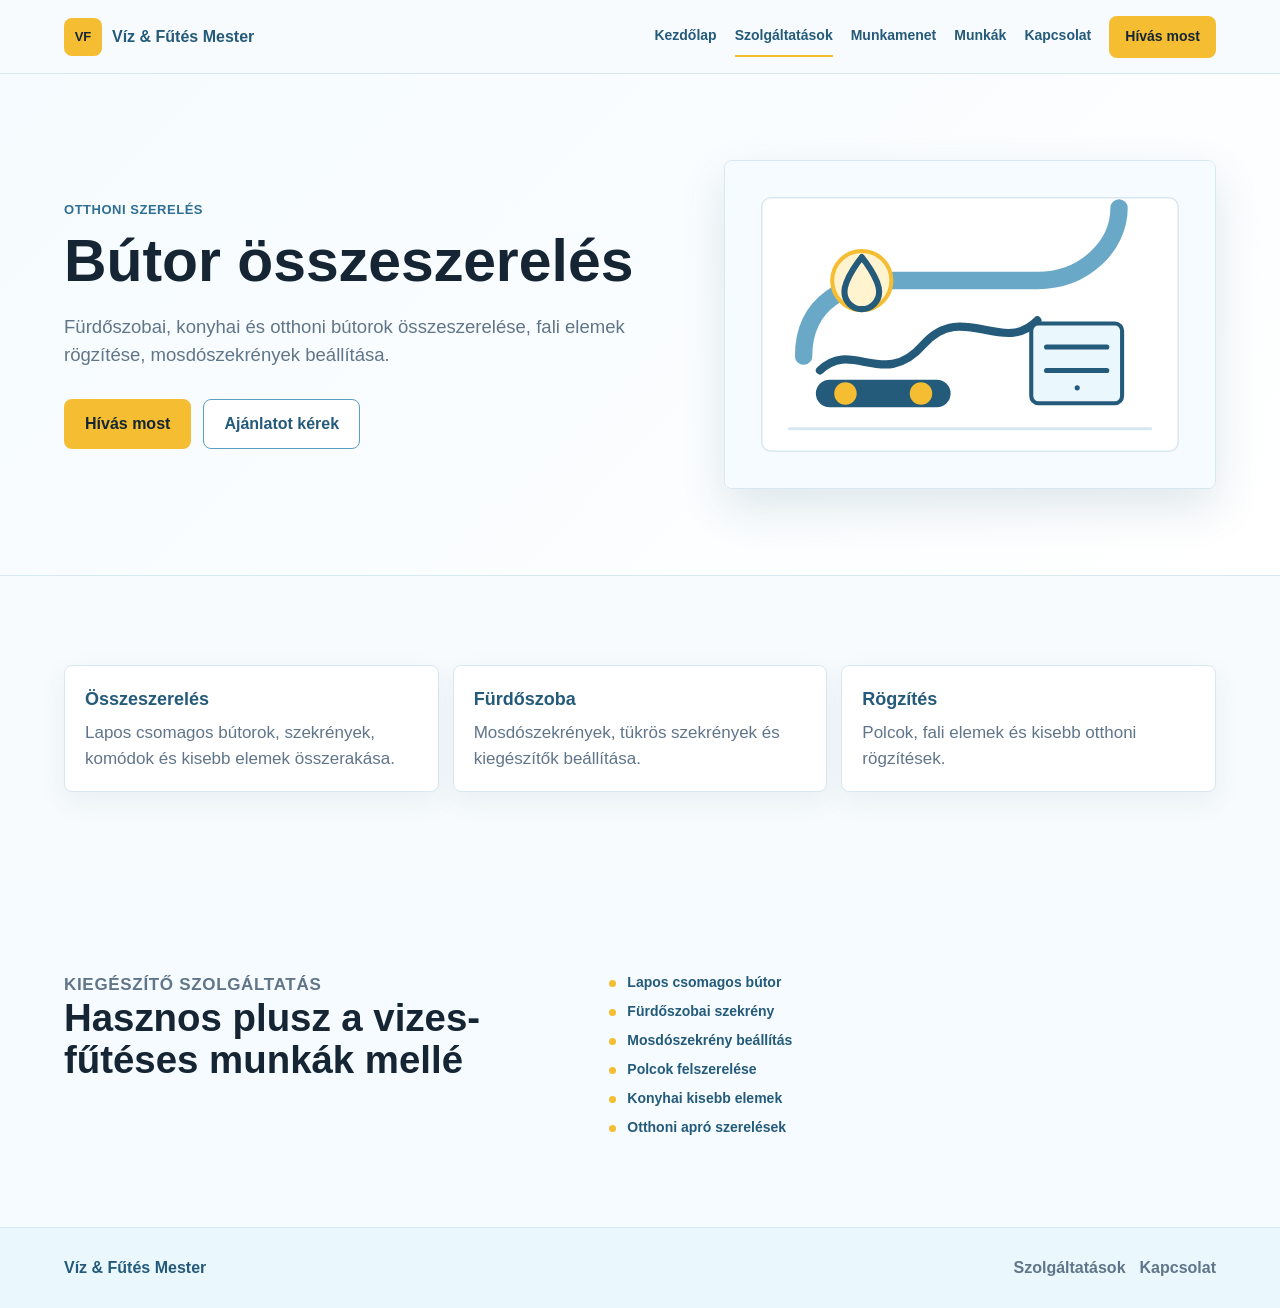
==== butor-osszeszereles.html @ 0ffe5740 "Split mockup into multiple pages" ====
<!doctype html>
<html lang="hu">
<head><meta charset="utf-8"><meta name="viewport" content="width=device-width, initial-scale=1"><title>Bútor összeszerelés - Víz & Fűtés Mester</title><meta name="description" content="Bútor összeszerelés: lapos csomagos bútor, fürdőszobai szekrény, polc, kisebb rögzítés."><link rel="stylesheet" href="assets/css/styles.css"></head>
<body>
  <header class="site-header"><a class="brand" href="index.html"><span class="brand-mark">VF</span><span>Víz & Fűtés Mester</span></a><button class="menu-toggle" type="button" aria-expanded="false" aria-controls="site-menu"><span></span><span></span><span></span><span class="sr-only">Menü</span></button><nav id="site-menu" class="site-nav"><a href="index.html">Kezdőlap</a><a href="szolgaltatasok.html" aria-current="page">Szolgáltatások</a><a href="munkamenet.html">Munkamenet</a><a href="munkak.html">Munkák</a><a href="kapcsolat.html">Kapcsolat</a><a class="nav-call" href="tel:+36000000000">Hívás most</a></nav></header>
  <main>
    <section class="page-hero"><div><p class="eyebrow">Otthoni szerelés</p><h1>Bútor összeszerelés</h1><p class="lead">Fürdőszobai, konyhai és otthoni bútorok összeszerelése, fali elemek rögzítése, mosdószekrények beállítása.</p><div class="hero-actions"><a class="btn btn-primary" href="tel:+36000000000">Hívás most</a><a class="btn btn-secondary" href="kapcsolat.html">Ajánlatot kérek</a></div></div><div class="media-card"><img src="assets/media/service-visual.svg" alt="Bútor összeszerelés illusztráció"></div></section>
    <section class="section"><div class="detail-grid"><article class="detail-card"><strong>Összeszerelés</strong><p>Lapos csomagos bútorok, szekrények, komódok és kisebb elemek összerakása.</p></article><article class="detail-card"><strong>Fürdőszoba</strong><p>Mosdószekrények, tükrös szekrények és kiegészítők beállítása.</p></article><article class="detail-card"><strong>Rögzítés</strong><p>Polcok, fali elemek és kisebb otthoni rögzítések.</p></article></div></section>
    <section class="section section-soft split"><div><p class="eyebrow">Kiegészítő szolgáltatás</p><h2>Hasznos plusz a vizes-fűtéses munkák mellé</h2></div><ul class="check-list"><li>Lapos csomagos bútor</li><li>Fürdőszobai szekrény</li><li>Mosdószekrény beállítás</li><li>Polcok felszerelése</li><li>Konyhai kisebb elemek</li><li>Otthoni apró szerelések</li></ul></section>
  </main>
  <footer class="site-footer"><div>Víz & Fűtés Mester</div><div class="footer-links"><a href="szolgaltatasok.html">Szolgáltatások</a><a href="kapcsolat.html">Kapcsolat</a></div></footer><div class="mobile-bar"><a href="tel:+36000000000">Hívás</a><a href="kapcsolat.html">Ajánlat</a></div><script src="assets/js/script.js"></script>
</body>
</html>
---- assets/css/styles.css ----
:root {
  --ink: #152534;
  --muted: #607589;
  --line: #d8e8f1;
  --paper: #f7fbfd;
  --white: #ffffff;
  --blue-900: #245a7a;
  --blue-800: #2f6f94;
  --blue-600: #5b9fc0;
  --blue-200: #d9eef7;
  --blue-100: #eaf7fc;
  --blue-050: #f5fbfe;
  --yellow: #f4bd32;
  --yellow-soft: #fff4cf;
  --shadow: 0 18px 46px rgba(36, 90, 122, .14);
}

* { box-sizing: border-box; }
html { scroll-behavior: smooth; }
body {
  margin: 0;
  color: var(--ink);
  background: var(--paper);
  font-family: Arial, Helvetica, sans-serif;
  line-height: 1.5;
}
a { color: inherit; text-decoration: none; }
img { display: block; max-width: 100%; }
svg {
  width: 1em;
  height: 1em;
  fill: none;
  stroke: currentColor;
  stroke-width: 2;
  stroke-linecap: round;
  stroke-linejoin: round;
}
.sr-only {
  position: absolute;
  width: 1px;
  height: 1px;
  padding: 0;
  margin: -1px;
  overflow: hidden;
  clip: rect(0, 0, 0, 0);
  white-space: nowrap;
  border: 0;
}

.site-header {
  position: sticky;
  top: 0;
  z-index: 20;
  display: flex;
  align-items: center;
  justify-content: space-between;
  gap: 24px;
  min-height: 74px;
  padding: 0 clamp(18px, 5vw, 72px);
  background: rgba(247, 251, 253, .93);
  border-bottom: 1px solid var(--line);
  backdrop-filter: blur(16px);
}
.brand {
  display: inline-flex;
  align-items: center;
  gap: 10px;
  color: var(--blue-900);
  font-weight: 900;
  white-space: nowrap;
}
.brand-mark {
  display: grid;
  place-items: center;
  width: 38px;
  height: 38px;
  border-radius: 8px;
  color: var(--ink);
  background: var(--yellow);
  font-size: 13px;
}
.site-nav {
  display: flex;
  align-items: center;
  gap: 18px;
  color: var(--blue-900);
  font-size: 14px;
  font-weight: 800;
}
.site-nav a:not(.nav-call) {
  padding: 9px 0;
  border-bottom: 2px solid transparent;
}
.site-nav a[aria-current="page"] {
  border-color: var(--yellow);
}
.nav-call {
  display: inline-flex;
  align-items: center;
  min-height: 42px;
  padding: 0 16px;
  border-radius: 8px;
  color: var(--ink);
  background: var(--yellow);
}
.menu-toggle {
  display: none;
  width: 42px;
  height: 42px;
  padding: 9px;
  border: 1px solid var(--line);
  border-radius: 8px;
  background: var(--white);
}
.menu-toggle span:not(.sr-only) {
  display: block;
  width: 100%;
  height: 2px;
  margin: 5px 0;
  background: var(--blue-900);
}

.hero {
  display: grid;
  grid-template-columns: minmax(0, 1.04fr) minmax(340px, .96fr);
  gap: clamp(28px, 6vw, 72px);
  align-items: center;
  min-height: calc(100vh - 74px);
  padding: clamp(48px, 7vw, 96px) clamp(18px, 5vw, 72px) 72px;
  background:
    linear-gradient(90deg, rgba(234,247,252,.96), rgba(255,255,255,.72)),
    radial-gradient(circle at 78% 30%, rgba(244,189,50,.18), transparent 0 18%, transparent 19%);
}
.page-hero {
  display: grid;
  grid-template-columns: minmax(0, .88fr) minmax(300px, .72fr);
  gap: clamp(24px, 5vw, 58px);
  align-items: center;
  padding: clamp(48px, 7vw, 86px) clamp(18px, 5vw, 72px);
  background: linear-gradient(135deg, var(--blue-050), #fff);
  border-bottom: 1px solid var(--line);
}
.eyebrow {
  margin: 0 0 12px;
  color: var(--blue-800);
  font-size: 13px;
  font-weight: 900;
  letter-spacing: .04em;
  text-transform: uppercase;
}
h1, h2, h3, p { letter-spacing: 0; }
h1 {
  max-width: 850px;
  margin: 0;
  font-size: clamp(40px, 5.4vw, 74px);
  line-height: 1.02;
}
.page-hero h1 { font-size: clamp(38px, 4.6vw, 62px); }
h2 {
  margin: 0;
  font-size: clamp(30px, 3vw, 46px);
  line-height: 1.08;
}
h3 {
  margin: 0;
  font-size: 21px;
  line-height: 1.18;
}
.lead {
  max-width: 760px;
  margin: 22px 0 0;
  color: var(--muted);
  font-size: clamp(17px, 1.45vw, 21px);
}
.hero-actions {
  display: flex;
  flex-wrap: wrap;
  gap: 12px;
  margin-top: 30px;
}
.btn {
  display: inline-flex;
  align-items: center;
  justify-content: center;
  min-height: 50px;
  padding: 0 20px;
  border: 1px solid transparent;
  border-radius: 8px;
  font-weight: 900;
  font-family: inherit;
}
.btn-primary { color: var(--ink); background: var(--yellow); }
.btn-secondary {
  color: var(--blue-900);
  background: var(--white);
  border-color: var(--blue-600);
}
.trust-row {
  display: flex;
  flex-wrap: wrap;
  gap: 10px;
  margin-top: 24px;
}
.trust-row span,
.pill {
  display: inline-flex;
  align-items: center;
  gap: 8px;
  min-height: 38px;
  padding: 0 12px;
  border: 1px solid var(--line);
  border-radius: 8px;
  color: var(--blue-900);
  background: rgba(255, 255, 255, .78);
  font-size: 14px;
  font-weight: 850;
}
.hero-visual,
.media-card {
  position: relative;
  overflow: hidden;
  border: 1px solid var(--line);
  border-radius: 8px;
  background: var(--white);
  box-shadow: var(--shadow);
}
.hero-visual {
  min-height: min(54vw, 560px);
  background:
    linear-gradient(150deg, rgba(255,255,255,.92), rgba(217,238,247,.78)),
    repeating-linear-gradient(90deg, rgba(36,90,122,.12) 0 3px, transparent 3px 38px);
}
.media-card img {
  width: 100%;
  min-height: 280px;
  object-fit: cover;
}
.pipe-line {
  position: absolute;
  inset: 34% 13% auto 10%;
  height: 140px;
  border: 16px solid var(--blue-600);
  border-right: 0;
  border-bottom-left-radius: 70px;
  border-top-left-radius: 70px;
  opacity: .78;
}
.tile {
  position: absolute;
  display: grid;
  gap: 7px;
  place-items: center;
  width: 132px;
  height: 108px;
  border: 1px solid var(--line);
  border-radius: 8px;
  color: var(--blue-900);
  background: rgba(255,255,255,.9);
  font-weight: 900;
}
.tile svg { width: 34px; height: 34px; }
.tile-water { left: 11%; top: 13%; }
.tile-heat { right: 12%; top: 17%; color: #735916; background: var(--yellow-soft); }
.tile-bath { left: 18%; bottom: 16%; }
.tile-boiler { right: 14%; bottom: 13%; }

.section {
  padding: clamp(58px, 7vw, 96px) clamp(18px, 5vw, 72px);
}
.section-soft { background: var(--blue-050); }
.section-head {
  display: grid;
  gap: 12px;
  max-width: 800px;
  margin-bottom: 30px;
}
.section-head p,
.split p,
.about-card p,
.contact p,
.detail-card p,
.feature-list p {
  margin: 0;
  color: var(--muted);
  font-size: 17px;
}
.service-grid {
  display: grid;
  grid-template-columns: repeat(3, minmax(0, 1fr));
  gap: 16px;
}
.service-card,
.detail-card,
.about-card,
.work-card,
.contact-form {
  border: 1px solid var(--line);
  border-radius: 8px;
  background: var(--white);
  box-shadow: 0 10px 28px rgba(36, 90, 122, .07);
}
.service-card {
  display: flex;
  flex-direction: column;
  min-height: 330px;
  padding: 22px;
}
.service-card-accent { background: linear-gradient(180deg, var(--yellow-soft), #fff); }
.service-icon,
.mini-icon {
  display: grid;
  place-items: center;
  border-radius: 8px;
  color: var(--blue-900);
  background: var(--blue-100);
}
.service-icon {
  width: 46px;
  height: 46px;
  margin-bottom: 18px;
}
.service-icon svg { width: 25px; height: 25px; }
.service-card p {
  margin: 12px 0 16px;
  color: var(--muted);
}
.service-card ul,
.check-list {
  display: grid;
  gap: 8px;
  margin: 0;
  padding: 0;
  list-style: none;
}
.service-card li,
.check-list li {
  position: relative;
  padding-left: 18px;
  color: var(--blue-900);
  font-size: 14px;
  font-weight: 800;
}
.service-card li::before,
.check-list li::before {
  content: "";
  position: absolute;
  left: 0;
  top: .6em;
  width: 7px;
  height: 7px;
  border-radius: 50%;
  background: var(--yellow);
}
.service-card .text-link {
  margin-top: auto;
  padding-top: 18px;
}
.text-link {
  color: var(--blue-900);
  font-weight: 900;
}
.split {
  display: grid;
  grid-template-columns: minmax(0, .8fr) minmax(320px, 1fr);
  gap: clamp(24px, 5vw, 60px);
  align-items: start;
}
.steps,
.detail-grid,
.feature-list,
.work-grid {
  display: grid;
  gap: 14px;
}
.steps { grid-template-columns: repeat(2, minmax(0, 1fr)); }
.detail-grid { grid-template-columns: repeat(3, minmax(0, 1fr)); }
.feature-list { grid-template-columns: repeat(2, minmax(0, 1fr)); }
.work-grid { grid-template-columns: repeat(3, minmax(0, 1fr)); }
.steps div,
.detail-card,
.about-card {
  padding: 20px;
}
.steps div,
.feature-item {
  border: 1px solid var(--line);
  border-radius: 8px;
  background: var(--white);
}
.steps strong,
.about-card strong,
.feature-item strong,
.detail-card strong {
  display: block;
  margin-bottom: 7px;
  color: var(--blue-900);
  font-size: 18px;
}
.steps span {
  color: var(--muted);
}
.feature-item {
  display: grid;
  grid-template-columns: 42px 1fr;
  gap: 13px;
  padding: 18px;
}
.mini-icon {
  width: 42px;
  height: 42px;
}
.mini-icon svg {
  width: 22px;
  height: 22px;
}
.work-card {
  min-height: 230px;
  overflow: hidden;
  background:
    linear-gradient(145deg, rgba(91,159,192,.2), rgba(255,255,255,.85)),
    repeating-linear-gradient(0deg, rgba(36,90,122,.1) 0 3px, transparent 3px 32px);
  position: relative;
}
.work-card span {
  position: absolute;
  left: 18px;
  bottom: 18px;
  padding: 9px 11px;
  border-radius: 8px;
  color: var(--blue-900);
  background: rgba(255,255,255,.88);
  font-weight: 900;
}
.contact {
  display: grid;
  grid-template-columns: minmax(0, .76fr) minmax(320px, .9fr);
  gap: clamp(24px, 5vw, 60px);
  align-items: start;
}
.contact-form {
  display: grid;
  gap: 13px;
  padding: 22px;
}
label {
  display: grid;
  gap: 6px;
  color: var(--blue-900);
  font-size: 13px;
  font-weight: 900;
}
input, select, textarea {
  width: 100%;
  border: 1px solid var(--line);
  border-radius: 8px;
  padding: 12px;
  color: var(--ink);
  background: var(--blue-050);
  font: inherit;
}
textarea {
  min-height: 96px;
  resize: vertical;
}
.site-footer {
  display: grid;
  grid-template-columns: 1fr auto;
  gap: 20px;
  padding: 28px clamp(18px, 5vw, 72px);
  color: var(--blue-900);
  background: var(--blue-100);
  border-top: 1px solid var(--line);
  font-weight: 800;
}
.footer-links {
  display: flex;
  flex-wrap: wrap;
  gap: 14px;
  color: var(--muted);
  font-weight: 700;
}
.mobile-bar { display: none; }

@media (max-width: 1080px) {
  .site-nav { gap: 12px; font-size: 13px; }
  .service-grid, .detail-grid { grid-template-columns: repeat(2, minmax(0, 1fr)); }
}
@media (max-width: 900px) {
  .site-header { min-height: 66px; }
  .menu-toggle { display: block; }
  .site-nav {
    position: fixed;
    top: 66px;
    left: 12px;
    right: 12px;
    display: none;
    flex-direction: column;
    align-items: stretch;
    gap: 0;
    padding: 10px;
    border: 1px solid var(--line);
    border-radius: 8px;
    background: var(--white);
    box-shadow: var(--shadow);
  }
  .site-nav.is-open { display: flex; }
  .site-nav a {
    min-height: 42px;
    display: flex;
    align-items: center;
    padding: 0 12px;
    border-radius: 7px;
    border-bottom: 0;
  }
  .nav-call {
    justify-content: center;
    margin-top: 8px;
  }
  .hero, .page-hero, .split, .contact {
    grid-template-columns: 1fr;
  }
  .hero {
    min-height: 0;
    padding-top: 46px;
  }
  .hero-visual { min-height: 410px; }
  .site-footer { grid-template-columns: 1fr; }
}
@media (max-width: 680px) {
  body { padding-bottom: 62px; }
  .brand span:last-child {
    max-width: 168px;
    overflow: hidden;
    text-overflow: ellipsis;
  }
  h1 { font-size: 38px; }
  .hero-actions, .trust-row { display: grid; }
  .btn { width: 100%; }
  .hero-visual { min-height: 330px; }
  .tile {
    width: 104px;
    height: 86px;
    font-size: 13px;
  }
  .tile svg { width: 26px; height: 26px; }
  .service-grid, .detail-grid, .feature-list, .work-grid, .steps {
    grid-template-columns: 1fr;
  }
  .service-card { min-height: 0; }
  .mobile-bar {
    position: fixed;
    z-index: 30;
    left: 10px;
    right: 10px;
    bottom: 10px;
    display: grid;
    grid-template-columns: 1fr 1fr;
    gap: 8px;
    padding: 8px;
    border-radius: 8px;
    background: var(--blue-900);
    box-shadow: var(--shadow);
  }
  .mobile-bar a {
    display: grid;
    place-items: center;
    min-height: 42px;
    border-radius: 7px;
    font-weight: 900;
  }
  .mobile-bar a:first-child { color: var(--ink); background: var(--yellow); }
  .mobile-bar a:last-child { color: var(--blue-900); background: var(--white); }
}
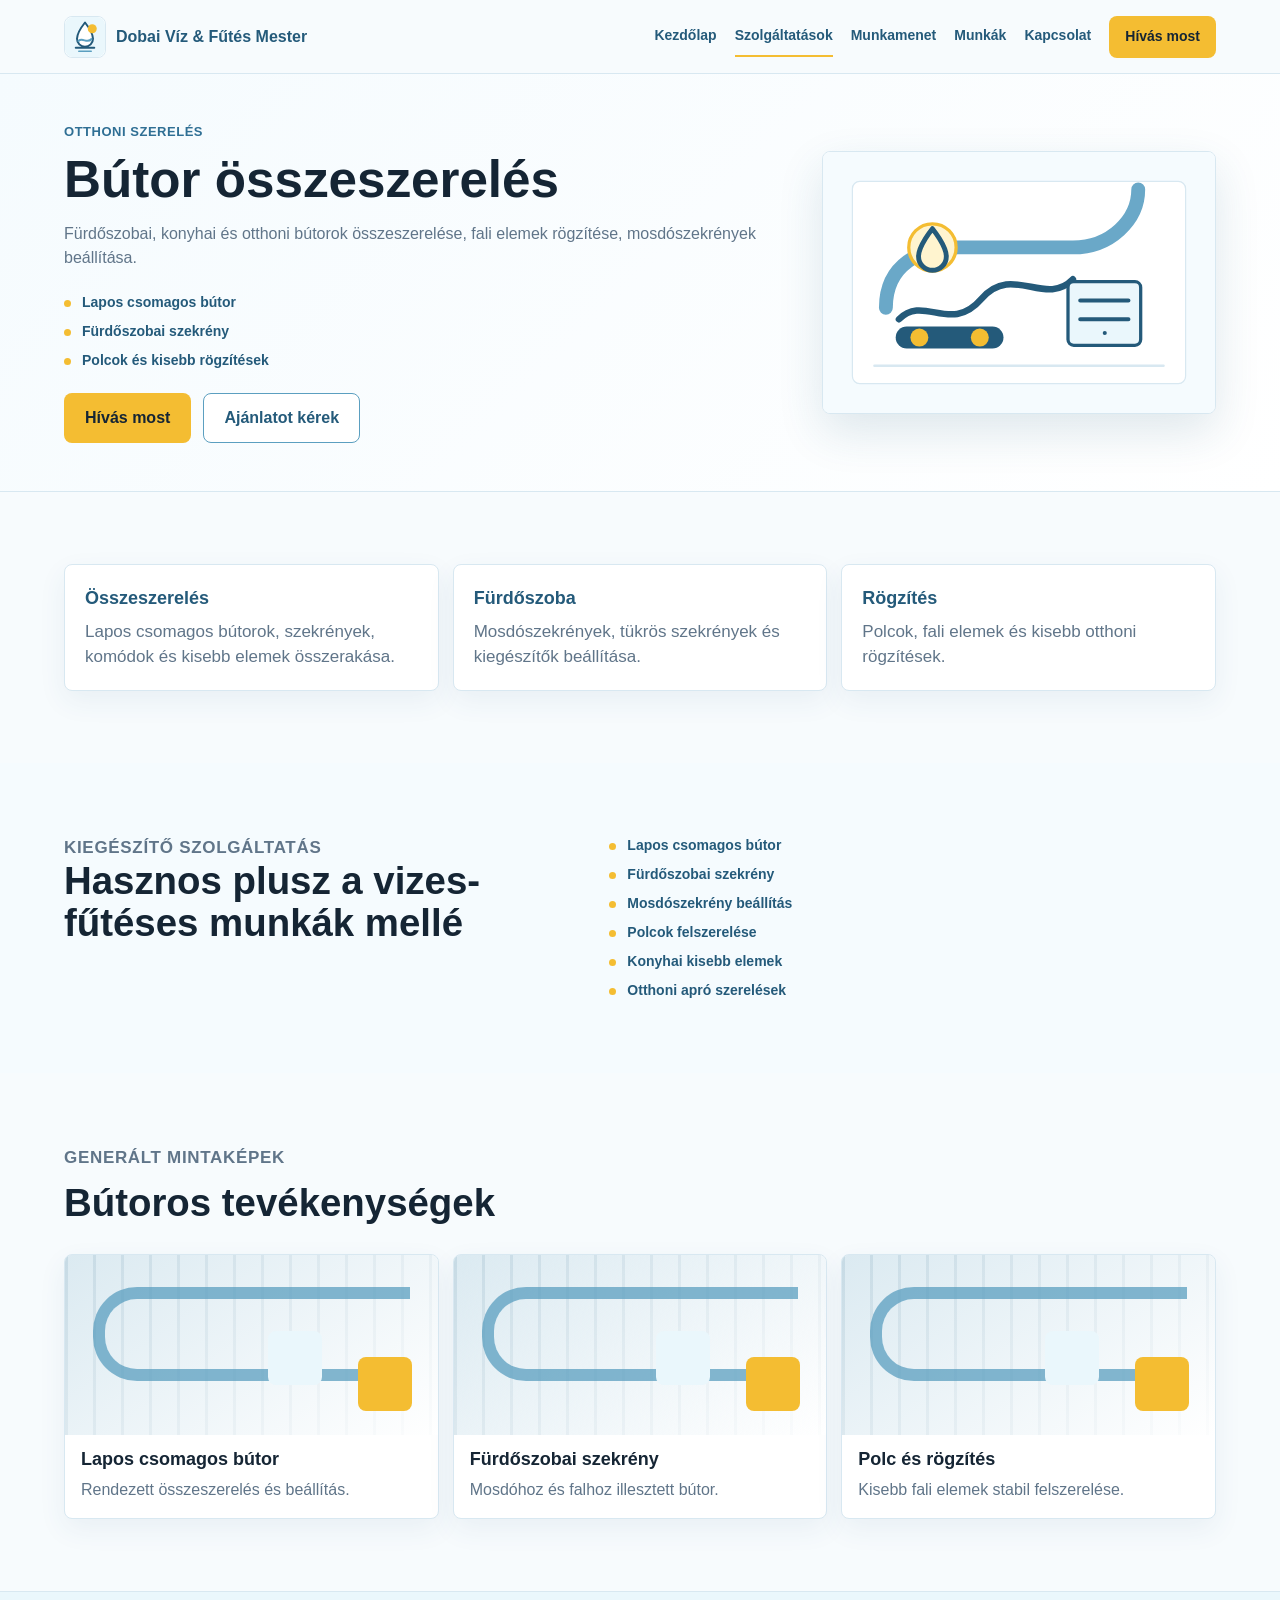
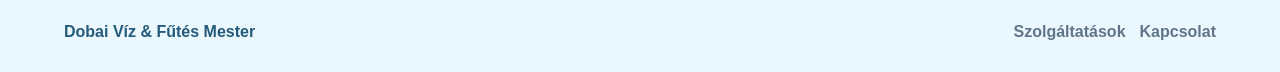
==== commit 539a55cf: "Improve page-first content and visual mockups" ====
--- a/butor-osszeszereles.html
+++ b/butor-osszeszereles.html
@@ -1,13 +1,14 @@
 <!doctype html>
 <html lang="hu">
-<head><meta charset="utf-8"><meta name="viewport" content="width=device-width, initial-scale=1"><title>Bútor összeszerelés - Víz & Fűtés Mester</title><meta name="description" content="Bútor összeszerelés: lapos csomagos bútor, fürdőszobai szekrény, polc, kisebb rögzítés."><link rel="stylesheet" href="assets/css/styles.css"></head>
+<head><meta charset="utf-8"><meta name="viewport" content="width=device-width, initial-scale=1"><title>Bútor összeszerelés - Dobai Víz & Fűtés Mester</title><meta name="description" content="Bútor összeszerelés: lapos csomagos bútor, fürdőszobai szekrény, polc, kisebb rögzítés."><link rel="stylesheet" href="assets/css/styles.css"></head>
 <body>
-  <header class="site-header"><a class="brand" href="index.html"><span class="brand-mark">VF</span><span>Víz & Fűtés Mester</span></a><button class="menu-toggle" type="button" aria-expanded="false" aria-controls="site-menu"><span></span><span></span><span></span><span class="sr-only">Menü</span></button><nav id="site-menu" class="site-nav"><a href="index.html">Kezdőlap</a><a href="szolgaltatasok.html" aria-current="page">Szolgáltatások</a><a href="munkamenet.html">Munkamenet</a><a href="munkak.html">Munkák</a><a href="kapcsolat.html">Kapcsolat</a><a class="nav-call" href="tel:+36000000000">Hívás most</a></nav></header>
+  <header class="site-header"><a class="brand" href="index.html"><img class="brand-logo" src="assets/media/dobai-logo.svg" alt="Dobai logó"><span>Dobai Víz & Fűtés Mester</span></a><button class="menu-toggle" type="button" aria-expanded="false" aria-controls="site-menu"><span></span><span></span><span></span><span class="sr-only">Menü</span></button><nav id="site-menu" class="site-nav"><a href="index.html">Kezdőlap</a><a href="szolgaltatasok.html" aria-current="page">Szolgáltatások</a><a href="munkamenet.html">Munkamenet</a><a href="munkak.html">Munkák</a><a href="kapcsolat.html">Kapcsolat</a><a class="nav-call" href="tel:+36000000000">Hívás most</a></nav></header>
   <main>
-    <section class="page-hero"><div><p class="eyebrow">Otthoni szerelés</p><h1>Bútor összeszerelés</h1><p class="lead">Fürdőszobai, konyhai és otthoni bútorok összeszerelése, fali elemek rögzítése, mosdószekrények beállítása.</p><div class="hero-actions"><a class="btn btn-primary" href="tel:+36000000000">Hívás most</a><a class="btn btn-secondary" href="kapcsolat.html">Ajánlatot kérek</a></div></div><div class="media-card"><img src="assets/media/service-visual.svg" alt="Bútor összeszerelés illusztráció"></div></section>
+    <section class="page-hero"><div><p class="eyebrow">Otthoni szerelés</p><h1>Bútor összeszerelés</h1><p class="lead">Fürdőszobai, konyhai és otthoni bútorok összeszerelése, fali elemek rögzítése, mosdószekrények beállítása.</p><ul class="check-list detail-hero-list"><li>Lapos csomagos bútor</li><li>Fürdőszobai szekrény</li><li>Polcok és kisebb rögzítések</li></ul><div class="hero-actions"><a class="btn btn-primary" href="tel:+36000000000">Hívás most</a><a class="btn btn-secondary" href="kapcsolat.html">Ajánlatot kérek</a></div></div><div class="media-card"><img src="assets/media/service-visual.svg" alt="Bútor összeszerelés illusztráció"></div></section>
     <section class="section"><div class="detail-grid"><article class="detail-card"><strong>Összeszerelés</strong><p>Lapos csomagos bútorok, szekrények, komódok és kisebb elemek összerakása.</p></article><article class="detail-card"><strong>Fürdőszoba</strong><p>Mosdószekrények, tükrös szekrények és kiegészítők beállítása.</p></article><article class="detail-card"><strong>Rögzítés</strong><p>Polcok, fali elemek és kisebb otthoni rögzítések.</p></article></div></section>
     <section class="section section-soft split"><div><p class="eyebrow">Kiegészítő szolgáltatás</p><h2>Hasznos plusz a vizes-fűtéses munkák mellé</h2></div><ul class="check-list"><li>Lapos csomagos bútor</li><li>Fürdőszobai szekrény</li><li>Mosdószekrény beállítás</li><li>Polcok felszerelése</li><li>Konyhai kisebb elemek</li><li>Otthoni apró szerelések</li></ul></section>
+    <section class="section"><div class="section-head"><p class="eyebrow">Generált mintaképek</p><h2>Bútoros tevékenységek</h2></div><div class="sample-gallery"><article class="sample-card"><div class="sample-visual"></div><h3>Lapos csomagos bútor</h3><p>Rendezett összeszerelés és beállítás.</p></article><article class="sample-card"><div class="sample-visual"></div><h3>Fürdőszobai szekrény</h3><p>Mosdóhoz és falhoz illesztett bútor.</p></article><article class="sample-card"><div class="sample-visual"></div><h3>Polc és rögzítés</h3><p>Kisebb fali elemek stabil felszerelése.</p></article></div></section>
   </main>
-  <footer class="site-footer"><div>Víz & Fűtés Mester</div><div class="footer-links"><a href="szolgaltatasok.html">Szolgáltatások</a><a href="kapcsolat.html">Kapcsolat</a></div></footer><div class="mobile-bar"><a href="tel:+36000000000">Hívás</a><a href="kapcsolat.html">Ajánlat</a></div><script src="assets/js/script.js"></script>
+  <footer class="site-footer"><div>Dobai Víz & Fűtés Mester</div><div class="footer-links"><a href="szolgaltatasok.html">Szolgáltatások</a><a href="kapcsolat.html">Kapcsolat</a></div></footer><div class="mobile-bar"><a href="tel:+36000000000">Hívás</a><a href="kapcsolat.html">Ajánlat</a></div><script src="assets/js/script.js"></script>
 </body>
 </html>
--- a/assets/css/styles.css
+++ b/assets/css/styles.css
@@ -79,6 +79,13 @@
   background: var(--yellow);
   font-size: 13px;
 }
+.brand-logo {
+  width: 42px;
+  height: 42px;
+  border: 1px solid var(--line);
+  border-radius: 8px;
+  background: var(--white);
+}
 .site-nav {
   display: flex;
   align-items: center;
@@ -122,21 +129,21 @@
 
 .hero {
   display: grid;
-  grid-template-columns: minmax(0, 1.04fr) minmax(340px, .96fr);
-  gap: clamp(28px, 6vw, 72px);
+  grid-template-columns: minmax(0, .88fr) minmax(420px, 1.12fr);
+  gap: clamp(24px, 4vw, 48px);
   align-items: center;
-  min-height: calc(100vh - 74px);
-  padding: clamp(48px, 7vw, 96px) clamp(18px, 5vw, 72px) 72px;
+  min-height: 0;
+  padding: clamp(34px, 4.5vw, 58px) clamp(18px, 5vw, 72px) 42px;
   background:
     linear-gradient(90deg, rgba(234,247,252,.96), rgba(255,255,255,.72)),
     radial-gradient(circle at 78% 30%, rgba(244,189,50,.18), transparent 0 18%, transparent 19%);
 }
 .page-hero {
   display: grid;
-  grid-template-columns: minmax(0, .88fr) minmax(300px, .72fr);
-  gap: clamp(24px, 5vw, 58px);
+  grid-template-columns: minmax(0, 1fr) minmax(280px, .55fr);
+  gap: clamp(22px, 4vw, 42px);
   align-items: center;
-  padding: clamp(48px, 7vw, 86px) clamp(18px, 5vw, 72px);
+  padding: clamp(28px, 4vw, 48px) clamp(18px, 5vw, 72px);
   background: linear-gradient(135deg, var(--blue-050), #fff);
   border-bottom: 1px solid var(--line);
 }
@@ -152,10 +159,10 @@
 h1 {
   max-width: 850px;
   margin: 0;
-  font-size: clamp(40px, 5.4vw, 74px);
+  font-size: clamp(36px, 4.7vw, 60px);
   line-height: 1.02;
 }
-.page-hero h1 { font-size: clamp(38px, 4.6vw, 62px); }
+.page-hero h1 { font-size: clamp(34px, 4vw, 52px); }
 h2 {
   margin: 0;
   font-size: clamp(30px, 3vw, 46px);
@@ -168,15 +175,15 @@
 }
 .lead {
   max-width: 760px;
-  margin: 22px 0 0;
+  margin: 16px 0 0;
   color: var(--muted);
-  font-size: clamp(17px, 1.45vw, 21px);
+  font-size: clamp(16px, 1.2vw, 19px);
 }
 .hero-actions {
   display: flex;
   flex-wrap: wrap;
   gap: 12px;
-  margin-top: 30px;
+  margin-top: 22px;
 }
 .btn {
   display: inline-flex;
@@ -199,7 +206,7 @@
   display: flex;
   flex-wrap: wrap;
   gap: 10px;
-  margin-top: 24px;
+  margin-top: 18px;
 }
 .trust-row span,
 .pill {
@@ -225,14 +232,14 @@
   box-shadow: var(--shadow);
 }
 .hero-visual {
-  min-height: min(54vw, 560px);
+  min-height: 390px;
   background:
     linear-gradient(150deg, rgba(255,255,255,.92), rgba(217,238,247,.78)),
     repeating-linear-gradient(90deg, rgba(36,90,122,.12) 0 3px, transparent 3px 38px);
 }
 .media-card img {
   width: 100%;
-  min-height: 280px;
+  min-height: 220px;
   object-fit: cover;
 }
 .pipe-line {
@@ -265,7 +272,7 @@
 .tile-boiler { right: 14%; bottom: 13%; }
 
 .section {
-  padding: clamp(58px, 7vw, 96px) clamp(18px, 5vw, 72px);
+  padding: clamp(42px, 6vw, 72px) clamp(18px, 5vw, 72px);
 }
 .section-soft { background: var(--blue-050); }
 .section-head {
@@ -405,6 +412,127 @@
   gap: 13px;
   padding: 18px;
 }
+.home-service-panel {
+  display: grid;
+  grid-template-columns: repeat(2, minmax(0, 1fr));
+  gap: 12px;
+}
+.home-service-panel .service-card {
+  min-height: 0;
+  padding: 16px;
+}
+.home-service-panel .service-card p {
+  margin: 8px 0 10px;
+  font-size: 14px;
+}
+.home-service-panel .service-icon {
+  width: 38px;
+  height: 38px;
+  margin-bottom: 10px;
+}
+.hero-summary {
+  margin-top: 18px;
+  color: var(--muted);
+  font-size: 15px;
+}
+.detail-hero-list {
+  margin-top: 22px;
+}
+.sample-gallery {
+  display: grid;
+  grid-template-columns: repeat(3, minmax(0, 1fr));
+  gap: 14px;
+}
+.sample-card {
+  overflow: hidden;
+  border: 1px solid var(--line);
+  border-radius: 8px;
+  background: var(--white);
+  box-shadow: 0 10px 28px rgba(36, 90, 122, .07);
+}
+.sample-visual,
+.before-after-visual {
+  min-height: 180px;
+  position: relative;
+  overflow: hidden;
+  background:
+    linear-gradient(145deg, rgba(91,159,192,.22), rgba(255,255,255,.9)),
+    repeating-linear-gradient(90deg, rgba(36,90,122,.12) 0 3px, transparent 3px 28px);
+}
+.sample-visual::before,
+.before-after-visual::before {
+  content: "";
+  position: absolute;
+  inset: 32px 28px auto 28px;
+  height: 70px;
+  border: 12px solid var(--blue-600);
+  border-right: 0;
+  border-radius: 44px 0 0 44px;
+  opacity: .75;
+}
+.sample-visual::after,
+.before-after-visual::after {
+  content: "";
+  position: absolute;
+  right: 26px;
+  bottom: 24px;
+  width: 54px;
+  height: 54px;
+  border-radius: 8px;
+  background: var(--yellow);
+  box-shadow: -90px -26px 0 var(--blue-100);
+}
+.sample-card h3,
+.sample-card p {
+  padding-inline: 16px;
+}
+.sample-card h3 {
+  margin-top: 14px;
+  font-size: 18px;
+}
+.sample-card p {
+  margin: 8px 0 16px;
+  color: var(--muted);
+}
+.before-after-grid {
+  display: grid;
+  gap: 18px;
+}
+.work-pair {
+  display: grid;
+  grid-template-columns: 1fr 1fr;
+  gap: 12px;
+  padding: 14px;
+  border: 1px solid var(--line);
+  border-radius: 8px;
+  background: var(--white);
+}
+.work-pair h3 {
+  grid-column: 1 / -1;
+  color: var(--blue-900);
+}
+.before-after-card {
+  overflow: hidden;
+  border: 1px solid var(--line);
+  border-radius: 8px;
+  background: var(--blue-050);
+}
+.before-after-card strong {
+  display: block;
+  padding: 12px;
+  color: var(--blue-900);
+}
+.before .before-after-visual {
+  filter: saturate(.72);
+  background:
+    linear-gradient(145deg, rgba(96,117,137,.16), rgba(255,255,255,.86)),
+    repeating-linear-gradient(90deg, rgba(96,117,137,.18) 0 3px, transparent 3px 28px);
+}
+.after .before-after-visual {
+  background:
+    linear-gradient(145deg, rgba(91,159,192,.25), rgba(255,255,255,.94)),
+    repeating-linear-gradient(90deg, rgba(36,90,122,.1) 0 3px, transparent 3px 28px);
+}
 .mini-icon {
   width: 42px;
   height: 42px;
@@ -483,7 +611,7 @@
 
 @media (max-width: 1080px) {
   .site-nav { gap: 12px; font-size: 13px; }
-  .service-grid, .detail-grid { grid-template-columns: repeat(2, minmax(0, 1fr)); }
+  .service-grid, .detail-grid, .sample-gallery { grid-template-columns: repeat(2, minmax(0, 1fr)); }
 }
 @media (max-width: 900px) {
   .site-header { min-height: 66px; }
@@ -524,6 +652,7 @@
     padding-top: 46px;
   }
   .hero-visual { min-height: 410px; }
+  .home-service-panel { grid-template-columns: repeat(2, minmax(0, 1fr)); }
   .site-footer { grid-template-columns: 1fr; }
 }
 @media (max-width: 680px) {
@@ -533,17 +662,17 @@
     overflow: hidden;
     text-overflow: ellipsis;
   }
-  h1 { font-size: 38px; }
+  h1 { font-size: 36px; }
   .hero-actions, .trust-row { display: grid; }
   .btn { width: 100%; }
-  .hero-visual { min-height: 330px; }
+  .hero-visual { min-height: 300px; }
   .tile {
     width: 104px;
     height: 86px;
     font-size: 13px;
   }
   .tile svg { width: 26px; height: 26px; }
-  .service-grid, .detail-grid, .feature-list, .work-grid, .steps {
+  .service-grid, .detail-grid, .feature-list, .work-grid, .steps, .home-service-panel, .sample-gallery, .work-pair {
     grid-template-columns: 1fr;
   }
   .service-card { min-height: 0; }
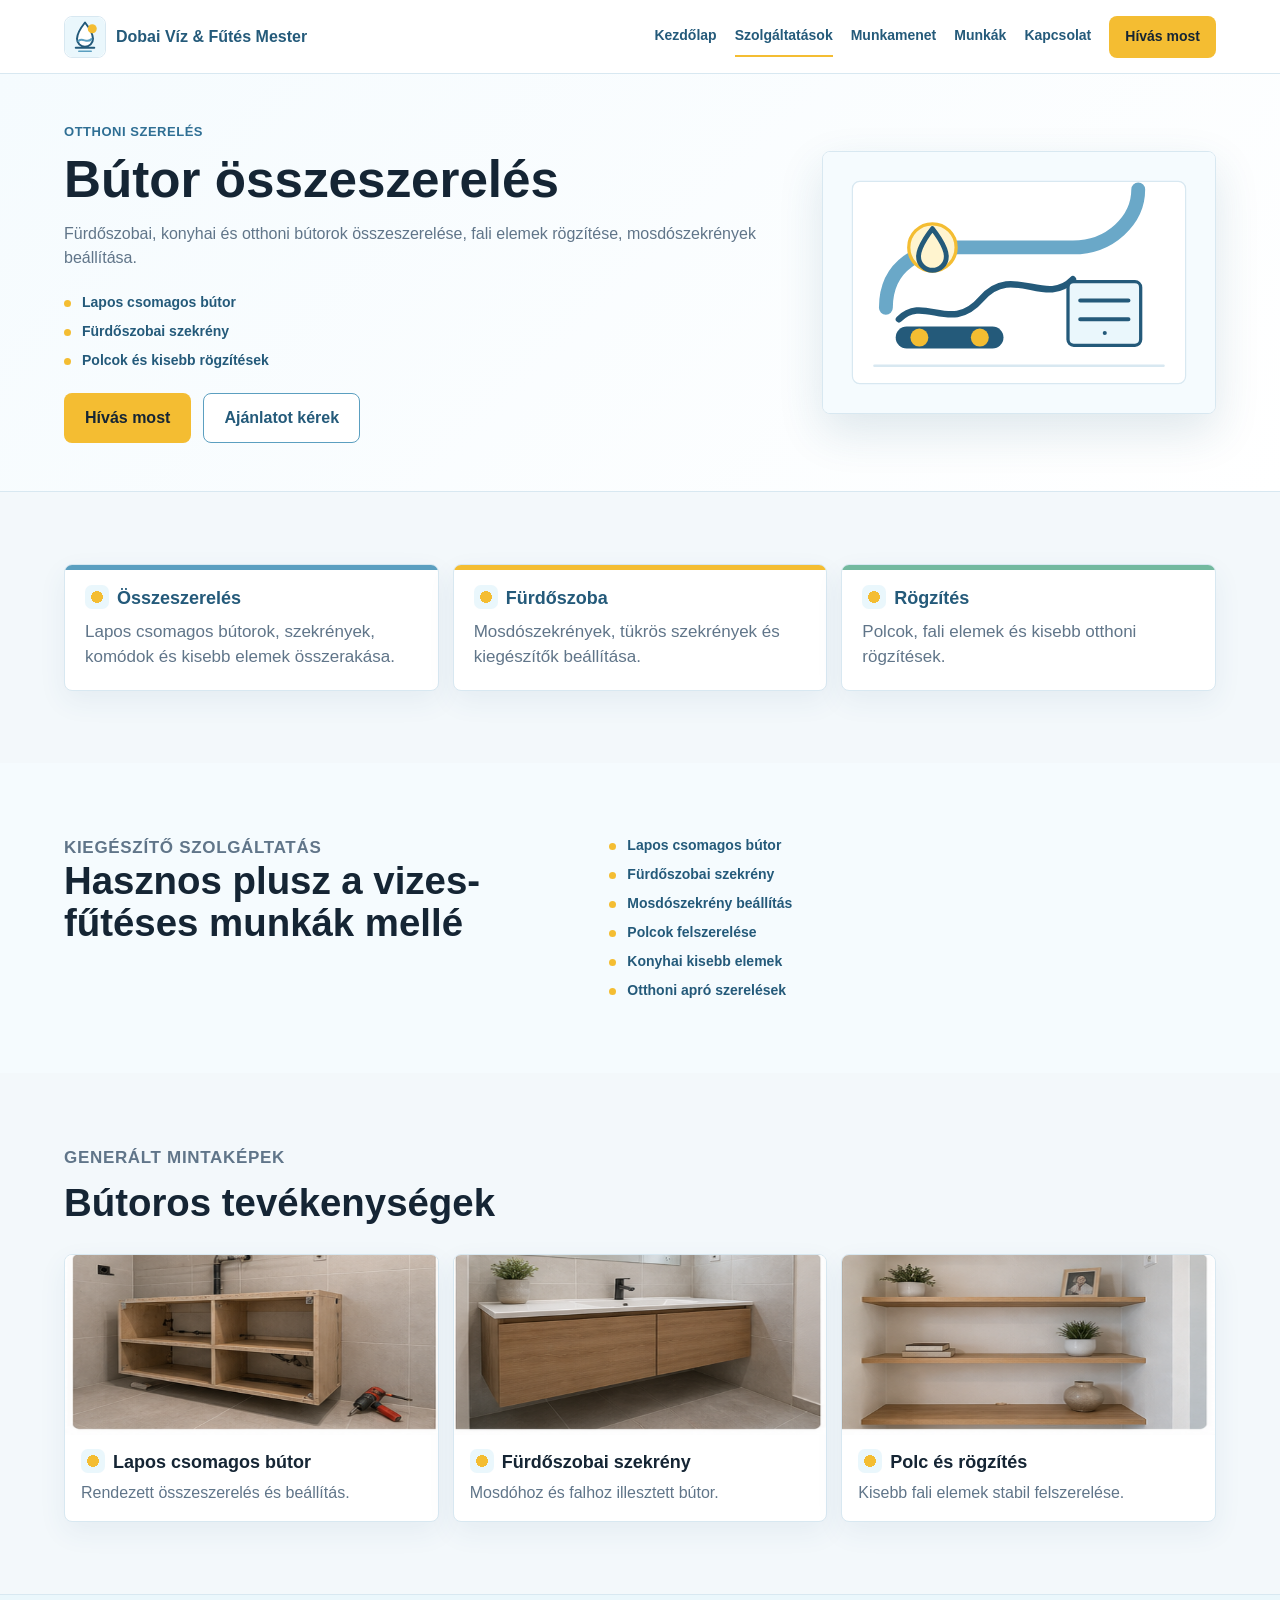
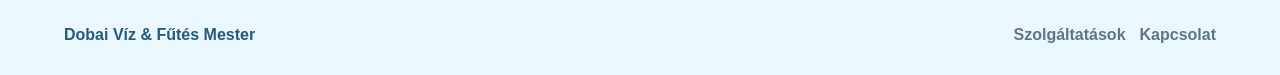
==== commit c47c8c92: "Polish visual design and add photo gallery" ====
--- a/butor-osszeszereles.html
+++ b/butor-osszeszereles.html
@@ -7,7 +7,7 @@
     <section class="page-hero"><div><p class="eyebrow">Otthoni szerelés</p><h1>Bútor összeszerelés</h1><p class="lead">Fürdőszobai, konyhai és otthoni bútorok összeszerelése, fali elemek rögzítése, mosdószekrények beállítása.</p><ul class="check-list detail-hero-list"><li>Lapos csomagos bútor</li><li>Fürdőszobai szekrény</li><li>Polcok és kisebb rögzítések</li></ul><div class="hero-actions"><a class="btn btn-primary" href="tel:+36000000000">Hívás most</a><a class="btn btn-secondary" href="kapcsolat.html">Ajánlatot kérek</a></div></div><div class="media-card"><img src="assets/media/service-visual.svg" alt="Bútor összeszerelés illusztráció"></div></section>
     <section class="section"><div class="detail-grid"><article class="detail-card"><strong>Összeszerelés</strong><p>Lapos csomagos bútorok, szekrények, komódok és kisebb elemek összerakása.</p></article><article class="detail-card"><strong>Fürdőszoba</strong><p>Mosdószekrények, tükrös szekrények és kiegészítők beállítása.</p></article><article class="detail-card"><strong>Rögzítés</strong><p>Polcok, fali elemek és kisebb otthoni rögzítések.</p></article></div></section>
     <section class="section section-soft split"><div><p class="eyebrow">Kiegészítő szolgáltatás</p><h2>Hasznos plusz a vizes-fűtéses munkák mellé</h2></div><ul class="check-list"><li>Lapos csomagos bútor</li><li>Fürdőszobai szekrény</li><li>Mosdószekrény beállítás</li><li>Polcok felszerelése</li><li>Konyhai kisebb elemek</li><li>Otthoni apró szerelések</li></ul></section>
-    <section class="section"><div class="section-head"><p class="eyebrow">Generált mintaképek</p><h2>Bútoros tevékenységek</h2></div><div class="sample-gallery"><article class="sample-card"><div class="sample-visual"></div><h3>Lapos csomagos bútor</h3><p>Rendezett összeszerelés és beállítás.</p></article><article class="sample-card"><div class="sample-visual"></div><h3>Fürdőszobai szekrény</h3><p>Mosdóhoz és falhoz illesztett bútor.</p></article><article class="sample-card"><div class="sample-visual"></div><h3>Polc és rögzítés</h3><p>Kisebb fali elemek stabil felszerelése.</p></article></div></section>
+    <section class="section"><div class="section-head"><p class="eyebrow">Generált mintaképek</p><h2>Bútoros tevékenységek</h2></div><div class="sample-gallery"><article class="sample-card"><div class="sample-visual real-photo photo-13"></div><h3>Lapos csomagos bútor</h3><p>Rendezett összeszerelés és beállítás.</p></article><article class="sample-card"><div class="sample-visual real-photo photo-14"></div><h3>Fürdőszobai szekrény</h3><p>Mosdóhoz és falhoz illesztett bútor.</p></article><article class="sample-card"><div class="sample-visual real-photo photo-16"></div><h3>Polc és rögzítés</h3><p>Kisebb fali elemek stabil felszerelése.</p></article></div></section>
   </main>
   <footer class="site-footer"><div>Dobai Víz & Fűtés Mester</div><div class="footer-links"><a href="szolgaltatasok.html">Szolgáltatások</a><a href="kapcsolat.html">Kapcsolat</a></div></footer><div class="mobile-bar"><a href="tel:+36000000000">Hívás</a><a href="kapcsolat.html">Ajánlat</a></div><script src="assets/js/script.js"></script>
 </body>
--- a/assets/css/styles.css
+++ b/assets/css/styles.css
@@ -20,7 +20,7 @@
 body {
   margin: 0;
   color: var(--ink);
-  background: var(--paper);
+  background: #f3f8fb;
   font-family: Arial, Helvetica, sans-serif;
   line-height: 1.5;
 }
@@ -57,7 +57,7 @@
   gap: 24px;
   min-height: 74px;
   padding: 0 clamp(18px, 5vw, 72px);
-  background: rgba(247, 251, 253, .93);
+  background: rgba(255, 255, 255, .94);
   border-bottom: 1px solid var(--line);
   backdrop-filter: blur(16px);
 }
@@ -146,6 +146,13 @@
   padding: clamp(28px, 4vw, 48px) clamp(18px, 5vw, 72px);
   background: linear-gradient(135deg, var(--blue-050), #fff);
   border-bottom: 1px solid var(--line);
+}
+.page-hero.no-media {
+  grid-template-columns: 1fr;
+}
+.page-hero.compact {
+  padding-top: 24px;
+  padding-bottom: 24px;
 }
 .eyebrow {
   margin: 0 0 12px;
@@ -307,10 +314,35 @@
   box-shadow: 0 10px 28px rgba(36, 90, 122, .07);
 }
 .service-card {
+  position: relative;
   display: flex;
   flex-direction: column;
   min-height: 330px;
   padding: 22px;
+  overflow: hidden;
+}
+.service-card::before,
+.detail-card::before,
+.steps div::before {
+  content: "";
+  position: absolute;
+  inset: 0 0 auto 0;
+  height: 5px;
+  background: var(--blue-600);
+}
+.service-card:nth-child(3n + 1)::before,
+.detail-card:nth-child(3n + 1)::before,
+.steps div:nth-child(3n + 1)::before { background: #5b9fc0; }
+.service-card:nth-child(3n + 2)::before,
+.detail-card:nth-child(3n + 2)::before,
+.steps div:nth-child(3n + 2)::before { background: #f4bd32; }
+.service-card:nth-child(3n + 3)::before,
+.detail-card:nth-child(3n + 3)::before,
+.steps div:nth-child(3n + 3)::before { background: #73b99f; }
+.service-card:hover {
+  transform: translateY(-2px);
+  transition: transform .18s ease, box-shadow .18s ease;
+  box-shadow: 0 18px 42px rgba(36, 90, 122, .13);
 }
 .service-card-accent { background: linear-gradient(180deg, var(--yellow-soft), #fff); }
 .service-icon,
@@ -319,7 +351,7 @@
   place-items: center;
   border-radius: 8px;
   color: var(--blue-900);
-  background: var(--blue-100);
+  background: linear-gradient(135deg, var(--blue-100), #fff4cf);
 }
 .service-icon {
   width: 46px;
@@ -386,6 +418,8 @@
 .steps div,
 .detail-card,
 .about-card {
+  position: relative;
+  overflow: hidden;
   padding: 20px;
 }
 .steps div,
@@ -402,6 +436,20 @@
   margin-bottom: 7px;
   color: var(--blue-900);
   font-size: 18px;
+}
+.steps strong::before,
+.detail-card strong::before,
+.sample-card h3::before {
+  content: "";
+  display: inline-grid;
+  width: 24px;
+  height: 24px;
+  margin-right: 8px;
+  border-radius: 7px;
+  vertical-align: -5px;
+  background:
+    radial-gradient(circle at 50% 50%, var(--yellow) 0 34%, transparent 35%),
+    var(--blue-100);
 }
 .steps span {
   color: var(--muted);
@@ -516,6 +564,53 @@
   border: 1px solid var(--line);
   border-radius: 8px;
   background: var(--blue-050);
+}
+.real-photo {
+  background-image: url("../media/before-after-gallery.png");
+  background-size: 400% 400%;
+}
+.photo-1 { background-position: 0% 0%; }
+.photo-2 { background-position: 33.333% 0%; }
+.photo-3 { background-position: 66.666% 0%; }
+.photo-4 { background-position: 100% 0%; }
+.photo-5 { background-position: 0% 33.333%; }
+.photo-6 { background-position: 33.333% 33.333%; }
+.photo-7 { background-position: 66.666% 33.333%; }
+.photo-8 { background-position: 100% 33.333%; }
+.photo-9 { background-position: 0% 66.666%; }
+.photo-10 { background-position: 33.333% 66.666%; }
+.photo-11 { background-position: 66.666% 66.666%; }
+.photo-12 { background-position: 100% 66.666%; }
+.photo-13 { background-position: 0% 100%; }
+.photo-14 { background-position: 33.333% 100%; }
+.photo-15 { background-position: 66.666% 100%; }
+.photo-16 { background-position: 100% 100%; }
+.photo-17 { background-position: 0% 66.666%; }
+.photo-18 { background-position: 33.333% 66.666%; }
+.photo-19 { background-position: 0% 66.666%; }
+.photo-20 { background-position: 33.333% 66.666%; }
+.photo-21 { background-position: 66.666% 66.666%; }
+.photo-22 { background-position: 100% 66.666%; }
+.photo-23 { background-position: 66.666% 66.666%; }
+.photo-24 { background-position: 100% 66.666%; }
+.photo-25 { background-position: 0% 100%; }
+.photo-26 { background-position: 33.333% 100%; }
+.photo-27 { background-position: 66.666% 100%; }
+.photo-28 { background-position: 100% 100%; }
+.real-photo::before,
+.real-photo::after {
+  display: none;
+}
+.gallery-sheet {
+  overflow: hidden;
+  border: 1px solid var(--line);
+  border-radius: 8px;
+  background: var(--white);
+  box-shadow: var(--shadow);
+}
+.gallery-sheet img {
+  width: 100%;
+  height: auto;
 }
 .before-after-card strong {
   display: block;
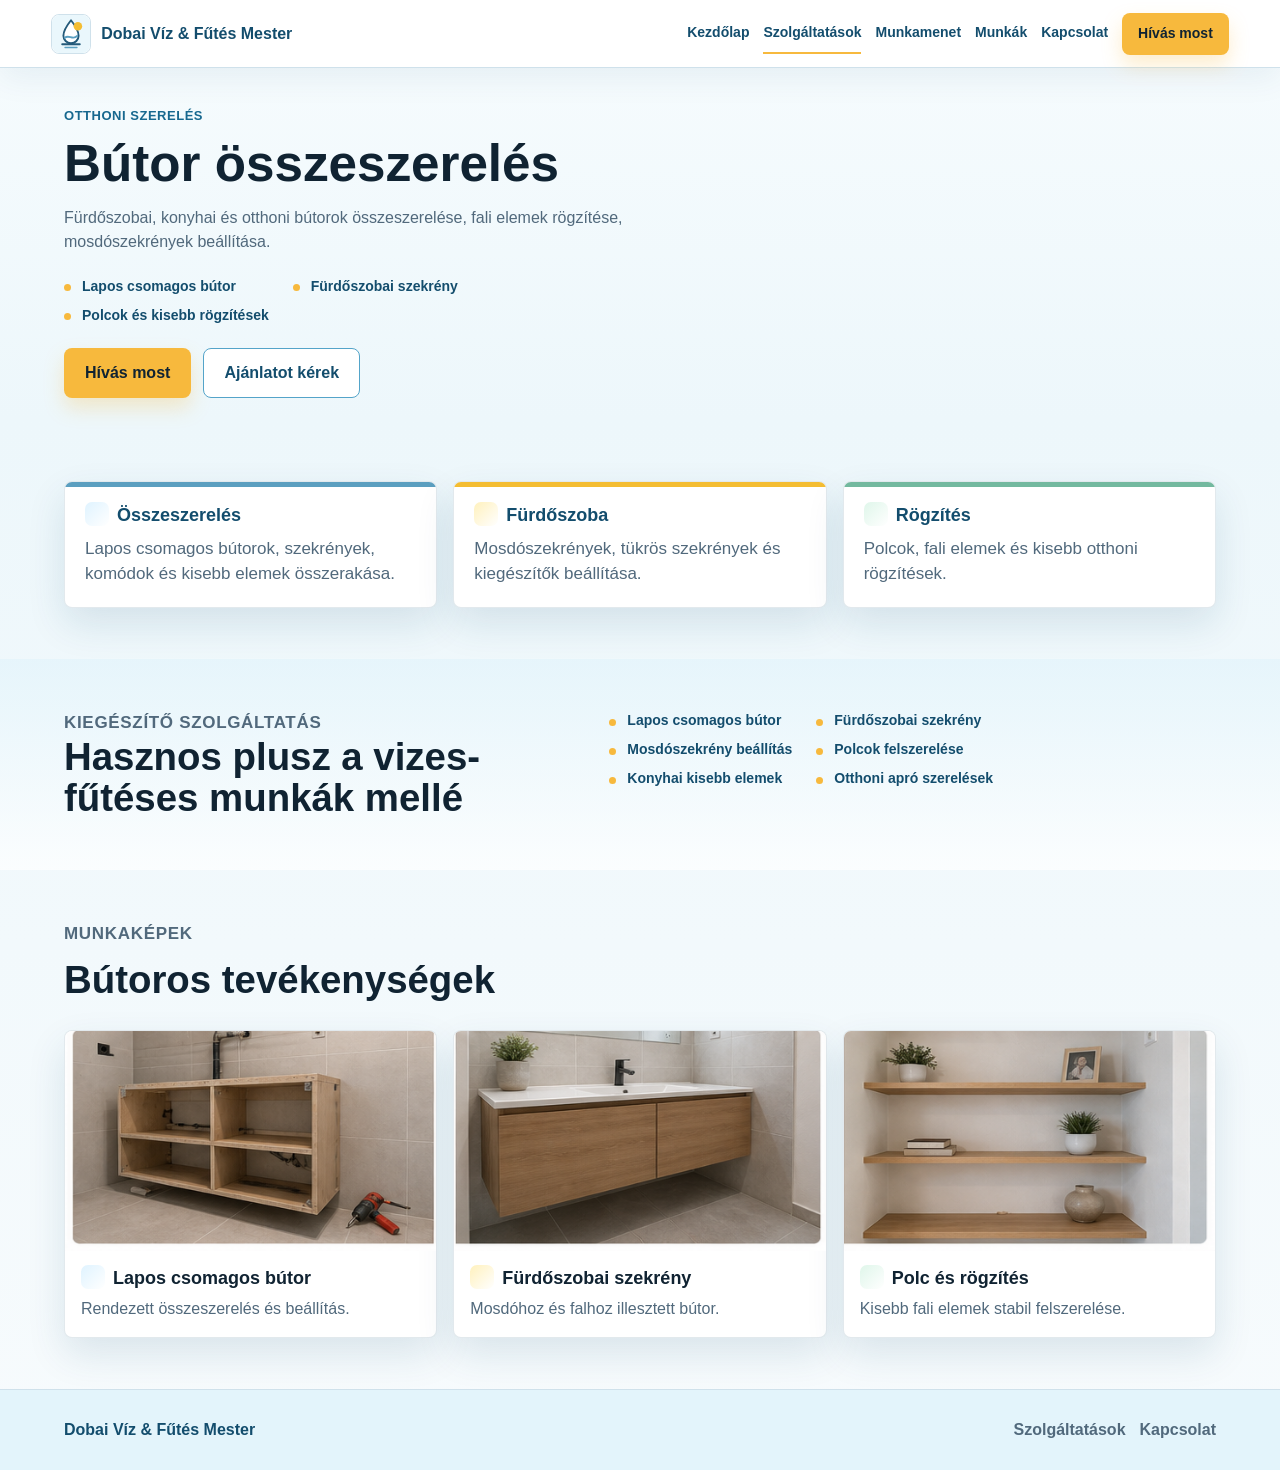
==== commit ffda0f68: "Clean up service cards and production copy" ====
--- a/butor-osszeszereles.html
+++ b/butor-osszeszereles.html
@@ -7,7 +7,7 @@
     <section class="page-hero"><div><p class="eyebrow">Otthoni szerelés</p><h1>Bútor összeszerelés</h1><p class="lead">Fürdőszobai, konyhai és otthoni bútorok összeszerelése, fali elemek rögzítése, mosdószekrények beállítása.</p><ul class="check-list detail-hero-list"><li>Lapos csomagos bútor</li><li>Fürdőszobai szekrény</li><li>Polcok és kisebb rögzítések</li></ul><div class="hero-actions"><a class="btn btn-primary" href="tel:+36000000000">Hívás most</a><a class="btn btn-secondary" href="kapcsolat.html">Ajánlatot kérek</a></div></div><div class="media-card"><img src="assets/media/service-visual.svg" alt="Bútor összeszerelés illusztráció"></div></section>
     <section class="section"><div class="detail-grid"><article class="detail-card"><strong>Összeszerelés</strong><p>Lapos csomagos bútorok, szekrények, komódok és kisebb elemek összerakása.</p></article><article class="detail-card"><strong>Fürdőszoba</strong><p>Mosdószekrények, tükrös szekrények és kiegészítők beállítása.</p></article><article class="detail-card"><strong>Rögzítés</strong><p>Polcok, fali elemek és kisebb otthoni rögzítések.</p></article></div></section>
     <section class="section section-soft split"><div><p class="eyebrow">Kiegészítő szolgáltatás</p><h2>Hasznos plusz a vizes-fűtéses munkák mellé</h2></div><ul class="check-list"><li>Lapos csomagos bútor</li><li>Fürdőszobai szekrény</li><li>Mosdószekrény beállítás</li><li>Polcok felszerelése</li><li>Konyhai kisebb elemek</li><li>Otthoni apró szerelések</li></ul></section>
-    <section class="section"><div class="section-head"><p class="eyebrow">Generált mintaképek</p><h2>Bútoros tevékenységek</h2></div><div class="sample-gallery"><article class="sample-card"><div class="sample-visual real-photo photo-13"></div><h3>Lapos csomagos bútor</h3><p>Rendezett összeszerelés és beállítás.</p></article><article class="sample-card"><div class="sample-visual real-photo photo-14"></div><h3>Fürdőszobai szekrény</h3><p>Mosdóhoz és falhoz illesztett bútor.</p></article><article class="sample-card"><div class="sample-visual real-photo photo-16"></div><h3>Polc és rögzítés</h3><p>Kisebb fali elemek stabil felszerelése.</p></article></div></section>
+    <section class="section"><div class="section-head"><p class="eyebrow">Munkaképek</p><h2>Bútoros tevékenységek</h2></div><div class="sample-gallery"><article class="sample-card"><div class="sample-visual real-photo photo-13"></div><h3>Lapos csomagos bútor</h3><p>Rendezett összeszerelés és beállítás.</p></article><article class="sample-card"><div class="sample-visual real-photo photo-14"></div><h3>Fürdőszobai szekrény</h3><p>Mosdóhoz és falhoz illesztett bútor.</p></article><article class="sample-card"><div class="sample-visual real-photo photo-16"></div><h3>Polc és rögzítés</h3><p>Kisebb fali elemek stabil felszerelése.</p></article></div></section>
   </main>
   <footer class="site-footer"><div>Dobai Víz & Fűtés Mester</div><div class="footer-links"><a href="szolgaltatasok.html">Szolgáltatások</a><a href="kapcsolat.html">Kapcsolat</a></div></footer><div class="mobile-bar"><a href="tel:+36000000000">Hívás</a><a href="kapcsolat.html">Ajánlat</a></div><script src="assets/js/script.js"></script>
 </body>
--- a/assets/css/styles.css
+++ b/assets/css/styles.css
@@ -795,3 +795,276 @@
   .mobile-bar a:first-child { color: var(--ink); background: var(--yellow); }
   .mobile-bar a:last-child { color: var(--blue-900); background: var(--white); }
 }
+
+/* V2 visual direction: tighter, more production-like service website */
+:root {
+  --ink: #102332;
+  --muted: #51697c;
+  --line: #cfe1eb;
+  --paper: #eef6fa;
+  --blue-900: #134d6d;
+  --blue-800: #17688f;
+  --blue-600: #54a4c9;
+  --blue-100: #e3f4fb;
+  --blue-050: #f4fbfe;
+  --yellow: #f7b93d;
+  --green: #6fbe9b;
+  --coral: #f48b70;
+  --shadow: 0 16px 38px rgba(19, 77, 109, .12);
+}
+
+body {
+  background:
+    linear-gradient(180deg, #f7fcfe 0, #edf7fb 420px, #f7fbfd 100%);
+}
+
+.site-header {
+  min-height: 68px;
+  padding-inline: clamp(16px, 4vw, 52px);
+  box-shadow: 0 10px 32px rgba(19, 77, 109, .07);
+}
+
+.brand-logo {
+  width: 40px;
+  height: 40px;
+}
+
+.site-nav {
+  gap: 14px;
+}
+
+.nav-call,
+.btn-primary {
+  box-shadow: 0 10px 20px rgba(247, 185, 61, .26);
+}
+
+.hero {
+  max-width: 1480px;
+  margin: 0 auto;
+  padding-top: clamp(26px, 4vw, 46px);
+  padding-bottom: clamp(28px, 4vw, 46px);
+  grid-template-columns: minmax(0, .78fr) minmax(520px, 1.22fr);
+  background: transparent;
+}
+
+.page-hero {
+  max-width: 1480px;
+  margin: 0 auto;
+  padding-top: clamp(24px, 3vw, 38px);
+  padding-bottom: clamp(18px, 3vw, 32px);
+  background: transparent;
+  border-bottom: 0;
+}
+
+.page-hero .media-card {
+  display: none;
+}
+
+.page-hero:has(.gallery-sheet) {
+  grid-template-columns: minmax(0, .72fr) minmax(420px, 1fr);
+}
+
+.page-hero h1,
+.hero h1 {
+  max-width: 780px;
+  letter-spacing: 0;
+}
+
+.lead {
+  max-width: 690px;
+}
+
+.detail-hero-list,
+.check-list {
+  grid-template-columns: repeat(2, minmax(0, max-content));
+  column-gap: 24px;
+}
+
+.section {
+  max-width: 1480px;
+  margin: 0 auto;
+  padding-top: clamp(28px, 4vw, 54px);
+  padding-bottom: clamp(28px, 4vw, 54px);
+}
+
+.section-soft {
+  max-width: none;
+  background: linear-gradient(180deg, rgba(227,244,251,.75), rgba(255,255,255,.7));
+}
+
+.section-soft > * {
+  max-width: 1480px;
+}
+
+.home-service-panel,
+.service-grid,
+.detail-grid,
+.sample-gallery,
+.steps {
+  gap: 16px;
+}
+
+.home-service-panel {
+  align-self: start;
+  grid-template-columns: repeat(2, minmax(0, 1fr));
+}
+
+.service-card,
+.detail-card,
+.steps div,
+.sample-card,
+.work-pair,
+.contact-form,
+.about-card {
+  border: 1px solid rgba(19, 77, 109, .12);
+  box-shadow: var(--shadow);
+}
+
+.service-card {
+  min-height: 0;
+  padding: 16px;
+  background:
+    linear-gradient(160deg, rgba(255,255,255,.96), rgba(244,251,254,.94));
+}
+
+.service-card:nth-child(3n + 1) .service-icon,
+.detail-card:nth-child(3n + 1) strong::before,
+.steps div:nth-child(3n + 1) strong::before,
+.sample-card:nth-child(3n + 1) h3::before {
+  background: linear-gradient(135deg, #dff3ff, #ffffff);
+  color: var(--blue-900);
+}
+
+.service-card:nth-child(3n + 2) .service-icon,
+.detail-card:nth-child(3n + 2) strong::before,
+.steps div:nth-child(3n + 2) strong::before,
+.sample-card:nth-child(3n + 2) h3::before {
+  background: linear-gradient(135deg, #fff1bd, #ffffff);
+  color: #755519;
+}
+
+.service-card:nth-child(3n + 3) .service-icon,
+.detail-card:nth-child(3n + 3) strong::before,
+.steps div:nth-child(3n + 3) strong::before,
+.sample-card:nth-child(3n + 3) h3::before {
+  background: linear-gradient(135deg, #dff6ea, #ffffff);
+  color: #246746;
+}
+
+.service-icon {
+  width: 72px;
+  height: 58px;
+  margin-bottom: 12px;
+  border: 1px solid rgba(19, 77, 109, .12);
+  font-size: 0;
+  font-weight: 950;
+  box-shadow: inset 0 -10px 20px rgba(255,255,255,.5);
+  overflow: hidden;
+  background-image: url("../media/before-after-gallery.png") !important;
+  background-size: 400% 400% !important;
+  background-position: 0% 0%;
+}
+
+.service-card:nth-child(1) .service-icon { background-position: 0% 0% !important; }
+.service-card:nth-child(2) .service-icon { background-position: 66.666% 0% !important; }
+.service-card:nth-child(3) .service-icon { background-position: 0% 33.333% !important; }
+.service-card:nth-child(4) .service-icon { background-position: 66.666% 33.333% !important; }
+.service-card:nth-child(5) .service-icon { background-position: 0% 66.666% !important; }
+.service-card:nth-child(6) .service-icon { background-position: 66.666% 66.666% !important; }
+.service-card:nth-child(7) .service-icon { background-position: 0% 100% !important; }
+
+.service-card h3 {
+  color: var(--ink);
+  font-size: 20px;
+}
+
+.service-card p {
+  color: var(--muted);
+  margin: 8px 0 12px;
+  font-size: 15px;
+}
+
+.text-link {
+  display: inline-flex;
+  align-items: center;
+  width: fit-content;
+  margin-top: 4px;
+  padding: 8px 10px;
+  border-radius: 8px;
+  background: var(--blue-100);
+}
+
+.steps div,
+.detail-card {
+  min-height: 126px;
+}
+
+.sample-visual,
+.before-after-visual {
+  min-height: 220px;
+  background-color: #ddeaf0;
+}
+
+.before .before-after-visual.real-photo,
+.after .before-after-visual.real-photo,
+.before-after-visual.real-photo,
+.sample-visual.real-photo {
+  background-image: url("../media/before-after-gallery.png") !important;
+  background-size: 400% 400% !important;
+}
+
+.work-pair {
+  grid-template-columns: 1fr 1fr;
+  padding: 18px;
+}
+
+.work-pair h3 {
+  margin-bottom: 4px;
+}
+
+.before-after-card strong {
+  background: #fff;
+}
+
+.gallery-sheet {
+  max-height: 420px;
+}
+
+.gallery-sheet img {
+  object-fit: cover;
+}
+
+@media (max-width: 1080px) {
+  .hero,
+  .page-hero,
+  .page-hero:has(.gallery-sheet) {
+    grid-template-columns: 1fr;
+  }
+
+  .home-service-panel {
+    grid-template-columns: repeat(2, minmax(0, 1fr));
+  }
+}
+
+@media (max-width: 680px) {
+  .site-header {
+    min-height: 64px;
+  }
+
+  .hero,
+  .page-hero {
+    padding-top: 22px;
+  }
+
+  .detail-hero-list,
+  .check-list,
+  .home-service-panel {
+    grid-template-columns: 1fr;
+  }
+
+  .service-card,
+  .detail-card,
+  .steps div {
+    padding: 18px;
+  }
+}
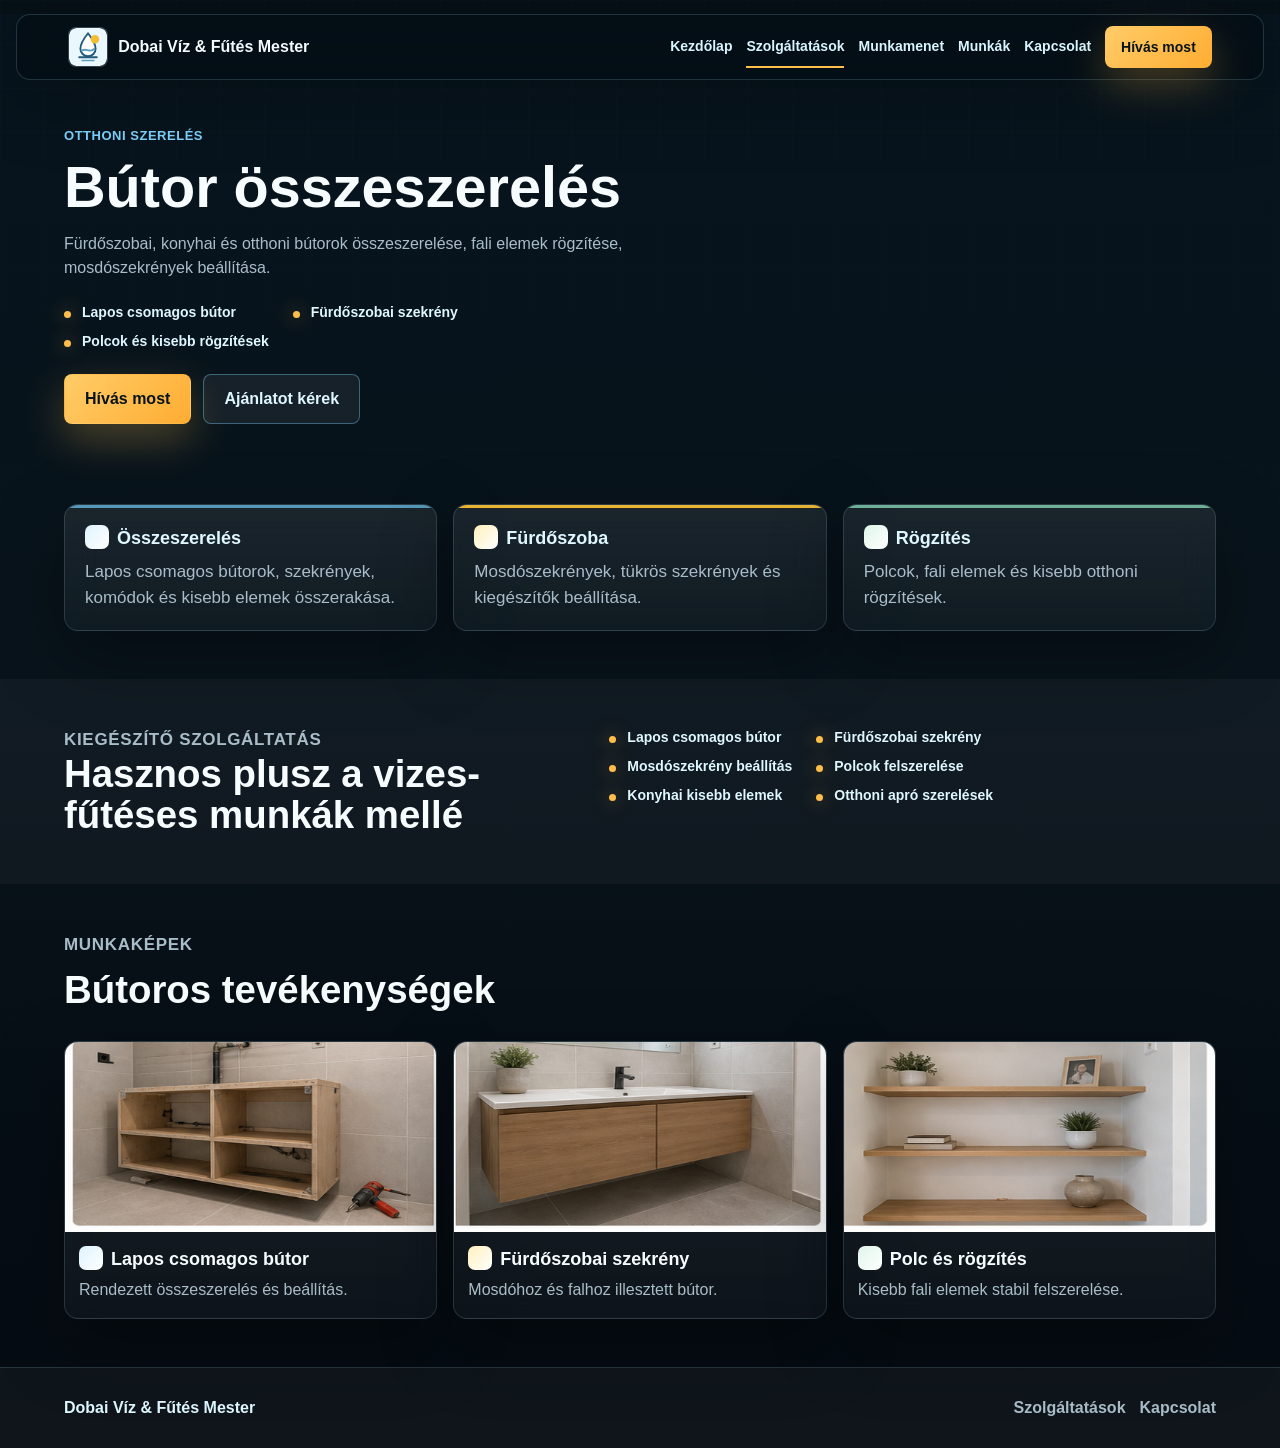
==== commit 0b4e24c7: "Add business card page and logo link" ====
--- a/butor-osszeszereles.html
+++ b/butor-osszeszereles.html
@@ -2,7 +2,7 @@
 <html lang="hu">
 <head><meta charset="utf-8"><meta name="viewport" content="width=device-width, initial-scale=1"><title>Bútor összeszerelés - Dobai Víz & Fűtés Mester</title><meta name="description" content="Bútor összeszerelés: lapos csomagos bútor, fürdőszobai szekrény, polc, kisebb rögzítés."><link rel="stylesheet" href="assets/css/styles.css"></head>
 <body>
-  <header class="site-header"><a class="brand" href="index.html"><img class="brand-logo" src="assets/media/dobai-logo.svg" alt="Dobai logó"><span>Dobai Víz & Fűtés Mester</span></a><button class="menu-toggle" type="button" aria-expanded="false" aria-controls="site-menu"><span></span><span></span><span></span><span class="sr-only">Menü</span></button><nav id="site-menu" class="site-nav"><a href="index.html">Kezdőlap</a><a href="szolgaltatasok.html" aria-current="page">Szolgáltatások</a><a href="munkamenet.html">Munkamenet</a><a href="munkak.html">Munkák</a><a href="kapcsolat.html">Kapcsolat</a><a class="nav-call" href="tel:+36000000000">Hívás most</a></nav></header>
+  <header class="site-header"><a class="brand" href="nevjegy/index.html"><img class="brand-logo" src="assets/media/dobai-logo.svg" alt="Dobai logó"><span>Dobai Víz & Fűtés Mester</span></a><button class="menu-toggle" type="button" aria-expanded="false" aria-controls="site-menu"><span></span><span></span><span></span><span class="sr-only">Menü</span></button><nav id="site-menu" class="site-nav"><a href="index.html">Kezdőlap</a><a href="szolgaltatasok.html" aria-current="page">Szolgáltatások</a><a href="munkamenet.html">Munkamenet</a><a href="munkak.html">Munkák</a><a href="kapcsolat.html">Kapcsolat</a><a class="nav-call" href="tel:+36000000000">Hívás most</a></nav></header>
   <main>
     <section class="page-hero"><div><p class="eyebrow">Otthoni szerelés</p><h1>Bútor összeszerelés</h1><p class="lead">Fürdőszobai, konyhai és otthoni bútorok összeszerelése, fali elemek rögzítése, mosdószekrények beállítása.</p><ul class="check-list detail-hero-list"><li>Lapos csomagos bútor</li><li>Fürdőszobai szekrény</li><li>Polcok és kisebb rögzítések</li></ul><div class="hero-actions"><a class="btn btn-primary" href="tel:+36000000000">Hívás most</a><a class="btn btn-secondary" href="kapcsolat.html">Ajánlatot kérek</a></div></div><div class="media-card"><img src="assets/media/service-visual.svg" alt="Bútor összeszerelés illusztráció"></div></section>
     <section class="section"><div class="detail-grid"><article class="detail-card"><strong>Összeszerelés</strong><p>Lapos csomagos bútorok, szekrények, komódok és kisebb elemek összerakása.</p></article><article class="detail-card"><strong>Fürdőszoba</strong><p>Mosdószekrények, tükrös szekrények és kiegészítők beállítása.</p></article><article class="detail-card"><strong>Rögzítés</strong><p>Polcok, fali elemek és kisebb otthoni rögzítések.</p></article></div></section>
--- a/assets/css/styles.css
+++ b/assets/css/styles.css
@@ -1046,6 +1046,316 @@
   }
 }
 
+/* V3: premium AI-OS inspired direction, adapted for a trade service site */
+:root {
+  --ink: #f3fbff;
+  --muted: #a9bdc9;
+  --line: rgba(158, 215, 242, .18);
+  --paper: #061017;
+  --white: rgba(255,255,255,.06);
+  --blue-900: #dff7ff;
+  --blue-800: #7fd4ff;
+  --blue-600: #37a9db;
+  --blue-100: rgba(94, 189, 231, .14);
+  --blue-050: rgba(255,255,255,.055);
+  --yellow: #ffbd4a;
+  --yellow-soft: rgba(255, 189, 74, .14);
+  --shadow: 0 24px 70px rgba(0, 0, 0, .34);
+}
+
+html {
+  background: #061017;
+}
+
+body {
+  color: var(--ink);
+  background:
+    radial-gradient(circle at 78% 10%, rgba(58, 180, 224, .28), transparent 0 24%, transparent 25%),
+    radial-gradient(circle at 15% 18%, rgba(255, 189, 74, .14), transparent 0 18%, transparent 19%),
+    linear-gradient(180deg, #07141d 0, #08131b 46%, #050b11 100%);
+}
+
+body::before {
+  content: "";
+  position: fixed;
+  inset: 0;
+  pointer-events: none;
+  opacity: .34;
+  background-image:
+    linear-gradient(rgba(255,255,255,.045) 1px, transparent 1px),
+    linear-gradient(90deg, rgba(255,255,255,.045) 1px, transparent 1px);
+  background-size: 44px 44px;
+  mask-image: linear-gradient(180deg, #000, transparent 78%);
+}
+
+.site-header {
+  margin: 14px auto 0;
+  width: calc(100% - 32px);
+  max-width: 1500px;
+  min-height: 66px;
+  border: 1px solid rgba(173, 225, 249, .18);
+  border-radius: 14px;
+  background: rgba(5, 13, 20, .72);
+  box-shadow: 0 18px 70px rgba(0,0,0,.25);
+}
+
+.brand {
+  color: var(--ink);
+}
+
+.brand-logo {
+  background: rgba(255,255,255,.08);
+  border-color: rgba(173, 225, 249, .18);
+}
+
+.site-nav {
+  color: #d9f5ff;
+}
+
+.site-nav a[aria-current="page"] {
+  border-color: var(--yellow);
+}
+
+.nav-call,
+.btn-primary {
+  color: #08131b;
+  background: linear-gradient(135deg, #ffcc68, #ffad32);
+  box-shadow: 0 16px 42px rgba(255, 189, 74, .28);
+}
+
+.btn-secondary {
+  color: #dff7ff;
+  border-color: rgba(126, 212, 255, .38);
+  background: rgba(255,255,255,.06);
+}
+
+.hero,
+.page-hero {
+  position: relative;
+}
+
+.hero {
+  grid-template-columns: minmax(0, .72fr) minmax(520px, 1.28fr);
+  min-height: calc(100vh - 94px);
+  align-items: center;
+  padding-top: clamp(28px, 4vw, 54px);
+}
+
+.page-hero {
+  padding-top: clamp(26px, 4vw, 46px);
+}
+
+.eyebrow {
+  color: #7fd4ff;
+}
+
+h1,
+h2,
+h3 {
+  color: #f7fcff;
+}
+
+.hero h1 {
+  font-size: clamp(42px, 5.2vw, 82px);
+  line-height: .95;
+}
+
+.page-hero h1 {
+  font-size: clamp(38px, 4.5vw, 68px);
+}
+
+.lead,
+.section-head p,
+.split p,
+.contact p,
+.detail-card p,
+.feature-list p,
+.service-card p,
+.sample-card p,
+.steps span {
+  color: var(--muted);
+}
+
+.trust-row span,
+.pill {
+  color: #dff7ff;
+  border-color: rgba(173, 225, 249, .18);
+  background: rgba(255,255,255,.06);
+}
+
+.home-service-panel {
+  gap: 14px;
+}
+
+.service-card,
+.detail-card,
+.steps div,
+.sample-card,
+.work-pair,
+.contact-form,
+.about-card,
+.before-after-card,
+.gallery-sheet {
+  border: 1px solid rgba(173, 225, 249, .16);
+  background:
+    linear-gradient(180deg, rgba(255,255,255,.08), rgba(255,255,255,.035));
+  box-shadow: var(--shadow);
+  backdrop-filter: blur(18px);
+}
+
+.service-card {
+  min-height: 0;
+  padding: 14px;
+  border-radius: 14px;
+}
+
+.service-card::before,
+.detail-card::before,
+.steps div::before {
+  height: 3px;
+  opacity: .95;
+}
+
+.home-service-panel .service-card {
+  padding: 14px;
+}
+
+.service-grid {
+  grid-template-columns: repeat(4, minmax(0, 1fr));
+}
+
+.service-icon {
+  width: 86px;
+  height: 64px;
+  border-radius: 12px;
+  margin-bottom: 14px;
+  border-color: rgba(173, 225, 249, .18);
+  box-shadow: inset 0 0 0 1px rgba(255,255,255,.12), 0 14px 34px rgba(0,0,0,.24);
+}
+
+.service-card h3 {
+  font-size: 20px;
+}
+
+.service-card p {
+  font-size: 14px;
+  line-height: 1.45;
+}
+
+.text-link {
+  color: #061017;
+  background: linear-gradient(135deg, #85dfff, #ffcf6b);
+  border-radius: 10px;
+}
+
+.section {
+  padding-top: clamp(24px, 4vw, 48px);
+  padding-bottom: clamp(24px, 4vw, 48px);
+}
+
+.section-soft {
+  background: rgba(255,255,255,.035);
+}
+
+.check-list li,
+.service-card li {
+  color: #dff7ff;
+}
+
+.check-list li::before,
+.service-card li::before {
+  background: var(--yellow);
+  box-shadow: 0 0 18px rgba(255,189,74,.6);
+}
+
+.detail-card,
+.steps div {
+  border-radius: 14px;
+}
+
+.sample-card {
+  border-radius: 14px;
+}
+
+.sample-visual,
+.before-after-visual {
+  min-height: 190px;
+  background-color: #101d27;
+}
+
+.sample-card h3,
+.sample-card p {
+  padding-inline: 14px;
+}
+
+.before-after-grid {
+  grid-template-columns: repeat(2, minmax(0, 1fr));
+}
+
+.work-pair {
+  border-radius: 16px;
+}
+
+.before-after-card {
+  border-radius: 13px;
+}
+
+.before-after-card strong {
+  color: #dff7ff;
+  background: rgba(255,255,255,.05);
+}
+
+.gallery-sheet {
+  border-radius: 16px;
+}
+
+input,
+select,
+textarea {
+  color: var(--ink);
+  border-color: rgba(173, 225, 249, .2);
+  background: rgba(255,255,255,.06);
+}
+
+.site-footer {
+  color: #dff7ff;
+  background: rgba(255,255,255,.04);
+  border-color: rgba(173, 225, 249, .16);
+}
+
+@media (max-width: 1180px) {
+  .service-grid {
+    grid-template-columns: repeat(2, minmax(0, 1fr));
+  }
+
+  .before-after-grid {
+    grid-template-columns: 1fr;
+  }
+}
+
+@media (max-width: 1080px) {
+  .hero {
+    min-height: 0;
+  }
+}
+
+@media (max-width: 680px) {
+  .site-header {
+    width: calc(100% - 20px);
+    margin-top: 10px;
+    border-radius: 12px;
+  }
+
+  .hero h1 {
+    font-size: 40px;
+  }
+
+  .service-grid,
+  .before-after-grid {
+    grid-template-columns: 1fr;
+  }
+}
+
 @media (max-width: 680px) {
   .site-header {
     min-height: 64px;
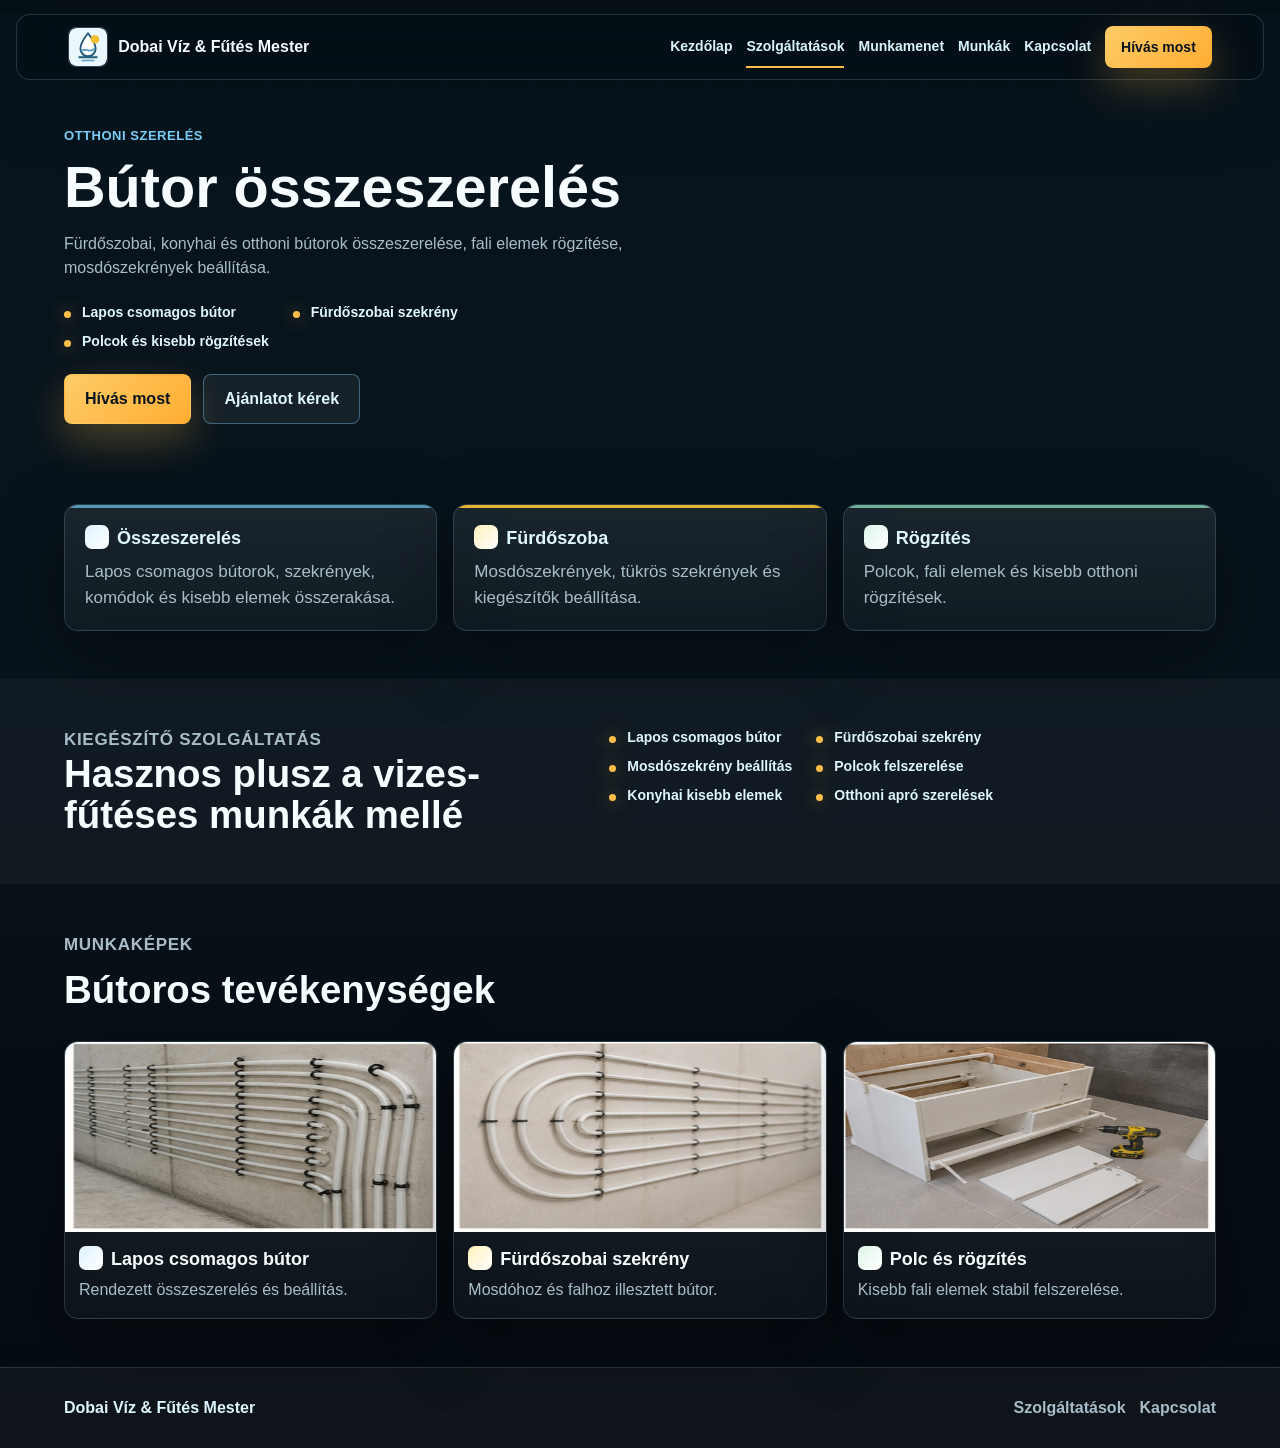
==== commit 9b273e86: "Add logo favicon" ====
--- a/butor-osszeszereles.html
+++ b/butor-osszeszereles.html
@@ -1,6 +1,6 @@
 <!doctype html>
 <html lang="hu">
-<head><meta charset="utf-8"><meta name="viewport" content="width=device-width, initial-scale=1"><title>Bútor összeszerelés - Dobai Víz & Fűtés Mester</title><meta name="description" content="Bútor összeszerelés: lapos csomagos bútor, fürdőszobai szekrény, polc, kisebb rögzítés."><link rel="stylesheet" href="assets/css/styles.css"></head>
+<head><meta charset="utf-8"><meta name="viewport" content="width=device-width, initial-scale=1"><title>Bútor összeszerelés - Dobai Víz & Fűtés Mester</title><meta name="description" content="Bútor összeszerelés: lapos csomagos bútor, fürdőszobai szekrény, polc, kisebb rögzítés."><link rel="icon" type="image/svg+xml" href="assets/media/dobai-logo.svg"><link rel="apple-touch-icon" href="assets/media/dobai-logo.svg"><link rel="stylesheet" href="assets/css/styles.css"></head>
 <body>
   <header class="site-header"><a class="brand" href="nevjegy/index.html"><img class="brand-logo" src="assets/media/dobai-logo.svg" alt="Dobai logó"><span>Dobai Víz & Fűtés Mester</span></a><button class="menu-toggle" type="button" aria-expanded="false" aria-controls="site-menu"><span></span><span></span><span></span><span class="sr-only">Menü</span></button><nav id="site-menu" class="site-nav"><a href="index.html">Kezdőlap</a><a href="szolgaltatasok.html" aria-current="page">Szolgáltatások</a><a href="munkamenet.html">Munkamenet</a><a href="munkak.html">Munkák</a><a href="kapcsolat.html">Kapcsolat</a><a class="nav-call" href="tel:+36000000000">Hívás most</a></nav></header>
   <main>
--- a/assets/css/styles.css
+++ b/assets/css/styles.css
@@ -976,12 +976,15 @@
 .service-card h3 {
   color: var(--ink);
   font-size: 20px;
+  line-height: 1.12;
+  overflow-wrap: anywhere;
 }
 
 .service-card p {
   color: var(--muted);
   margin: 8px 0 12px;
   font-size: 15px;
+  overflow-wrap: break-word;
 }
 
 .text-link {
@@ -1378,3 +1381,268 @@
     padding: 18px;
   }
 }
+
+/* Hero readability fix: keep the long Hungarian headline fully visible. */
+.hero {
+  grid-template-columns: minmax(0, 1.05fr) minmax(390px, .95fr);
+  column-gap: clamp(22px, 3vw, 42px);
+}
+
+.hero h1 {
+  max-width: 900px;
+  font-size: clamp(42px, 4.35vw, 68px);
+  line-height: 1;
+  overflow-wrap: normal;
+}
+
+.home-service-panel,
+.home-service-panel .service-card {
+  min-width: 0;
+}
+
+.home-service-panel .service-card p {
+  overflow-wrap: break-word;
+}
+
+@media (max-width: 1240px) {
+  .hero {
+    grid-template-columns: 1fr;
+    align-items: start;
+  }
+
+  .hero h1 {
+    max-width: 940px;
+  }
+
+  .home-service-panel {
+    grid-template-columns: repeat(3, minmax(0, 1fr));
+  }
+}
+
+@media (max-width: 860px) {
+  .home-service-panel {
+    grid-template-columns: repeat(2, minmax(0, 1fr));
+  }
+}
+
+@media (max-width: 680px) {
+  .hero h1 {
+    font-size: clamp(34px, 11vw, 42px);
+  }
+
+  .home-service-panel {
+    grid-template-columns: 1fr;
+  }
+}
+
+/* Final photo and responsive polish. */
+.service-icon,
+.sample-visual.real-photo,
+.before-after-visual.real-photo {
+  background-image: url("../media/service-photo-grid.png") !important;
+  background-size: 400% 400% !important;
+  background-repeat: no-repeat;
+}
+
+.service-card:nth-child(1) .service-icon,
+.photo-1 { background-position: 0% 0% !important; }
+.service-card:nth-child(2) .service-icon,
+.photo-4 { background-position: 100% 0% !important; }
+.service-card:nth-child(3) .service-icon,
+.photo-7 { background-position: 66.666% 33.333% !important; }
+.service-card:nth-child(4) .service-icon,
+.photo-10 { background-position: 33.333% 66.666% !important; }
+.service-card:nth-child(5) .service-icon,
+.photo-15 { background-position: 66.666% 100% !important; }
+.service-card:nth-child(6) .service-icon,
+.photo-16 { background-position: 100% 100% !important; }
+.service-card:nth-child(7) .service-icon { background-position: 100% 100% !important; }
+
+.photo-2 { background-position: 33.333% 0% !important; }
+.photo-3 { background-position: 66.666% 0% !important; }
+.photo-5 { background-position: 0% 33.333% !important; }
+.photo-6 { background-position: 33.333% 33.333% !important; }
+.photo-8 { background-position: 100% 33.333% !important; }
+.photo-9 { background-position: 0% 66.666% !important; }
+.photo-11 { background-position: 66.666% 66.666% !important; }
+.photo-12 { background-position: 100% 66.666% !important; }
+.photo-13 { background-position: 0% 100% !important; }
+.photo-14 { background-position: 33.333% 100% !important; }
+.photo-17,
+.photo-18,
+.photo-19,
+.photo-20 { background-position: 0% 100% !important; }
+.photo-21,
+.photo-22,
+.photo-23,
+.photo-24 { background-position: 66.666% 100% !important; }
+.photo-25,
+.photo-26,
+.photo-27,
+.photo-28 { background-position: 100% 100% !important; }
+
+.service-icon {
+  flex: 0 0 auto;
+}
+
+.home-service-panel .service-card {
+  min-height: 152px;
+  padding: 12px;
+}
+
+.home-service-panel .service-icon {
+  width: 62px;
+  height: 44px;
+  margin-bottom: 8px;
+}
+
+.home-service-panel .service-card h3 {
+  font-size: 17px;
+}
+
+.home-service-panel .service-card p {
+  margin: 5px 0 8px;
+  font-size: 12px;
+  line-height: 1.35;
+}
+
+.home-service-panel .service-card .text-link {
+  padding-top: 8px;
+  font-size: 14px;
+}
+
+.business-card-showcase {
+  display: grid;
+  grid-template-columns: minmax(0, .78fr) minmax(360px, 1.22fr);
+  gap: clamp(24px, 4vw, 54px);
+  align-items: center;
+}
+
+.business-card-showcase p {
+  color: var(--muted);
+  max-width: 620px;
+}
+
+.business-card-preview {
+  position: relative;
+  display: block;
+  overflow: hidden;
+  border-radius: 22px;
+  border: 1px solid rgba(173, 225, 249, .22);
+  box-shadow: 0 30px 90px rgba(0, 0, 0, .36);
+  transform: translateZ(0);
+}
+
+.business-card-preview img {
+  display: block;
+  width: 100%;
+}
+
+.water-wave {
+  position: absolute;
+  inset: auto -8% 0 -8%;
+  height: 32%;
+  pointer-events: none;
+  background:
+    radial-gradient(80% 95% at 18% 0%, rgba(127, 212, 255, .32), transparent 58%),
+    radial-gradient(72% 90% at 78% 12%, rgba(255, 189, 74, .18), transparent 62%),
+    linear-gradient(180deg, rgba(55, 169, 219, .04), rgba(55, 169, 219, .24));
+  filter: blur(.2px);
+  opacity: .78;
+  animation: slowWater 8s ease-in-out infinite alternate;
+}
+
+.water-wave::before,
+.water-wave::after {
+  content: "";
+  position: absolute;
+  left: -10%;
+  right: -10%;
+  top: -28px;
+  height: 58px;
+  background: rgba(127, 212, 255, .28);
+  border-radius: 48% 52% 50% 50%;
+  transform: translateX(-3%);
+  animation: waveDrift 10s linear infinite;
+}
+
+.water-wave::after {
+  top: -18px;
+  opacity: .55;
+  animation-duration: 14s;
+  animation-direction: reverse;
+}
+
+@keyframes slowWater {
+  from { transform: translateY(8px) scaleY(.96); }
+  to { transform: translateY(-8px) scaleY(1.04); }
+}
+
+@keyframes waveDrift {
+  from { transform: translateX(-7%) skewX(-6deg); }
+  to { transform: translateX(7%) skewX(6deg); }
+}
+
+@media (max-width: 1240px) {
+  .hero {
+    grid-template-columns: 1fr;
+  }
+
+  .home-service-panel {
+    width: 100%;
+    grid-template-columns: repeat(2, minmax(0, 1fr));
+  }
+
+  .business-card-showcase {
+    grid-template-columns: 1fr;
+  }
+}
+
+@media (max-width: 760px) {
+  .home-service-panel {
+    grid-template-columns: 1fr;
+  }
+
+  .home-service-panel .service-card {
+    min-height: 0;
+  }
+
+  .business-card-showcase {
+    gap: 20px;
+  }
+}
+
+/* Homepage vertical rhythm: remove the forced empty hero height. */
+.hero {
+  min-height: 0;
+  align-items: start;
+  padding-bottom: clamp(18px, 2.8vw, 32px);
+}
+
+.hero + .business-card-showcase {
+  padding-top: clamp(18px, 2.6vw, 34px);
+}
+
+.business-card-showcase {
+  padding-bottom: clamp(28px, 4vw, 46px);
+}
+
+@media (max-width: 1240px) {
+  .hero {
+    padding-bottom: 18px;
+  }
+
+  .hero + .business-card-showcase {
+    padding-top: 16px;
+  }
+}
+
+@media (min-width: 1180px) {
+  .hero {
+    grid-template-columns: minmax(0, .9fr) minmax(600px, 1.1fr);
+  }
+
+  .home-service-panel {
+    grid-template-columns: repeat(3, minmax(0, 1fr));
+  }
+}
